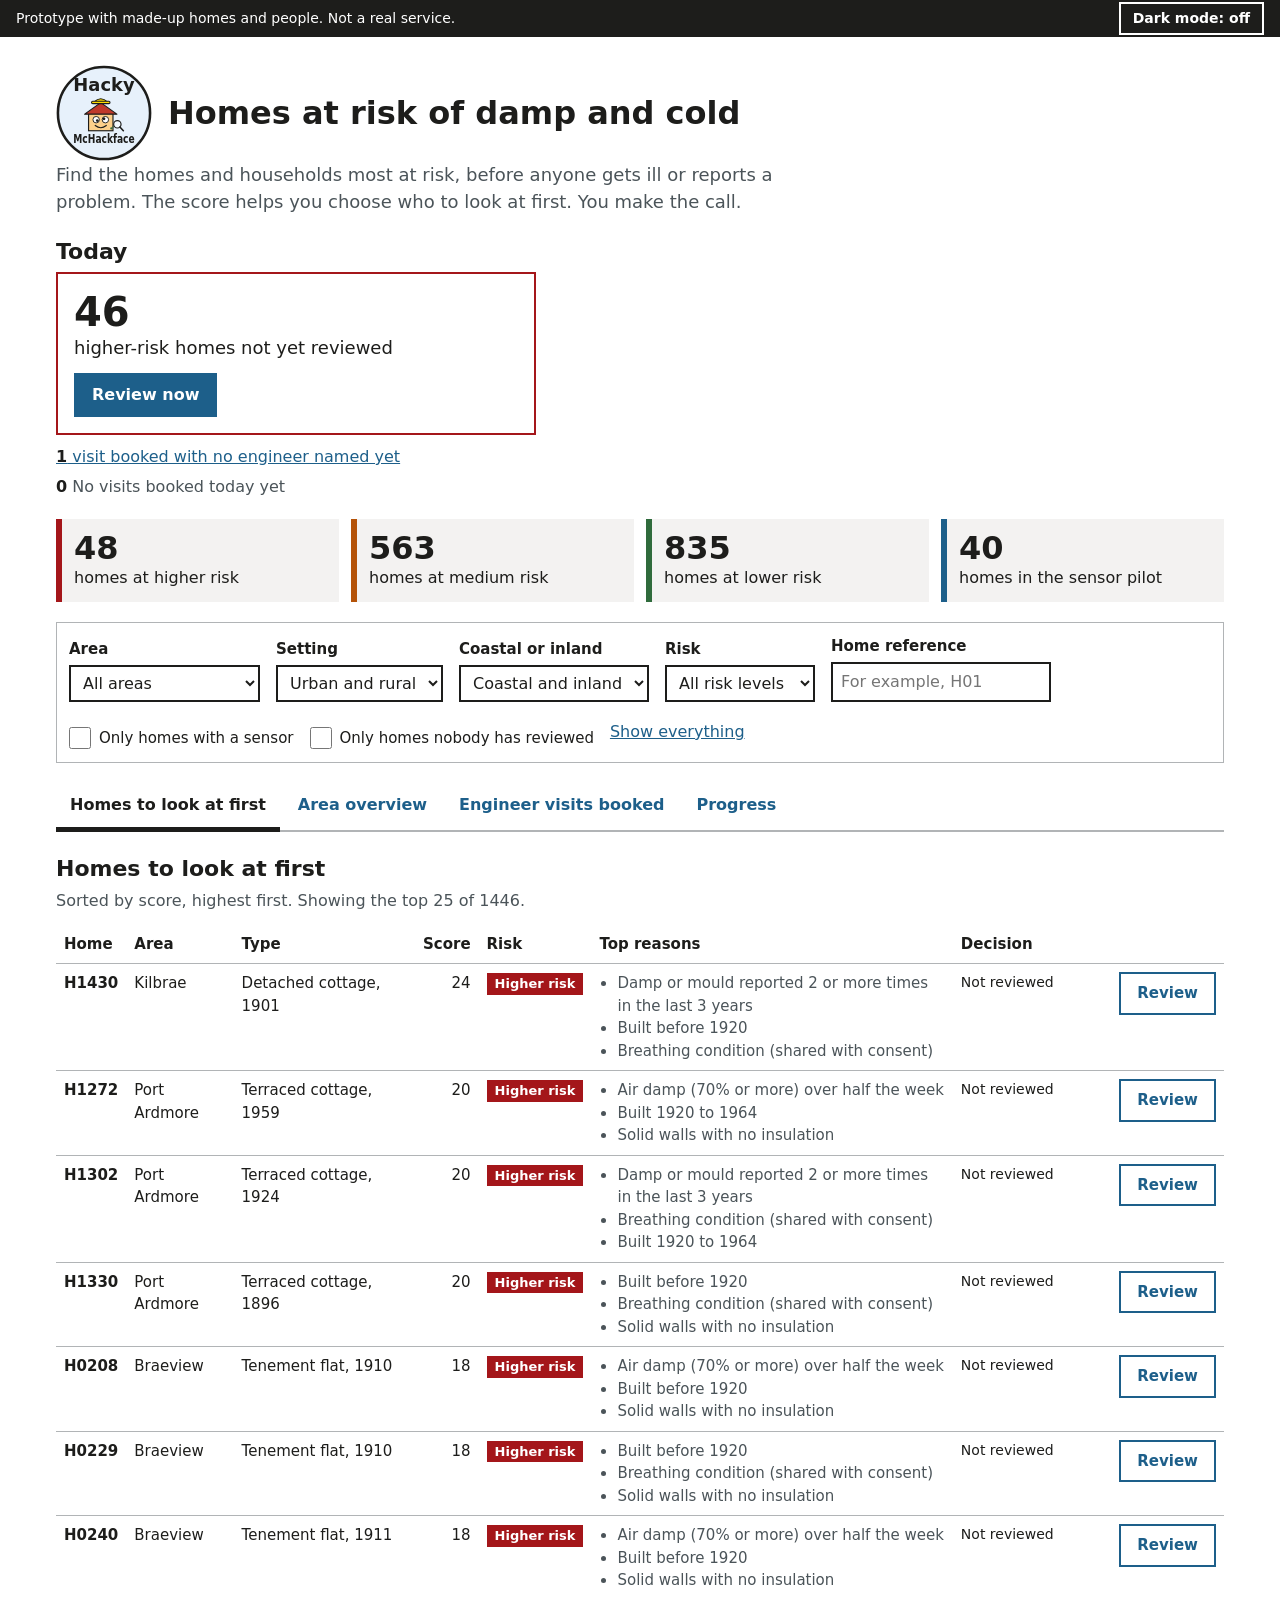
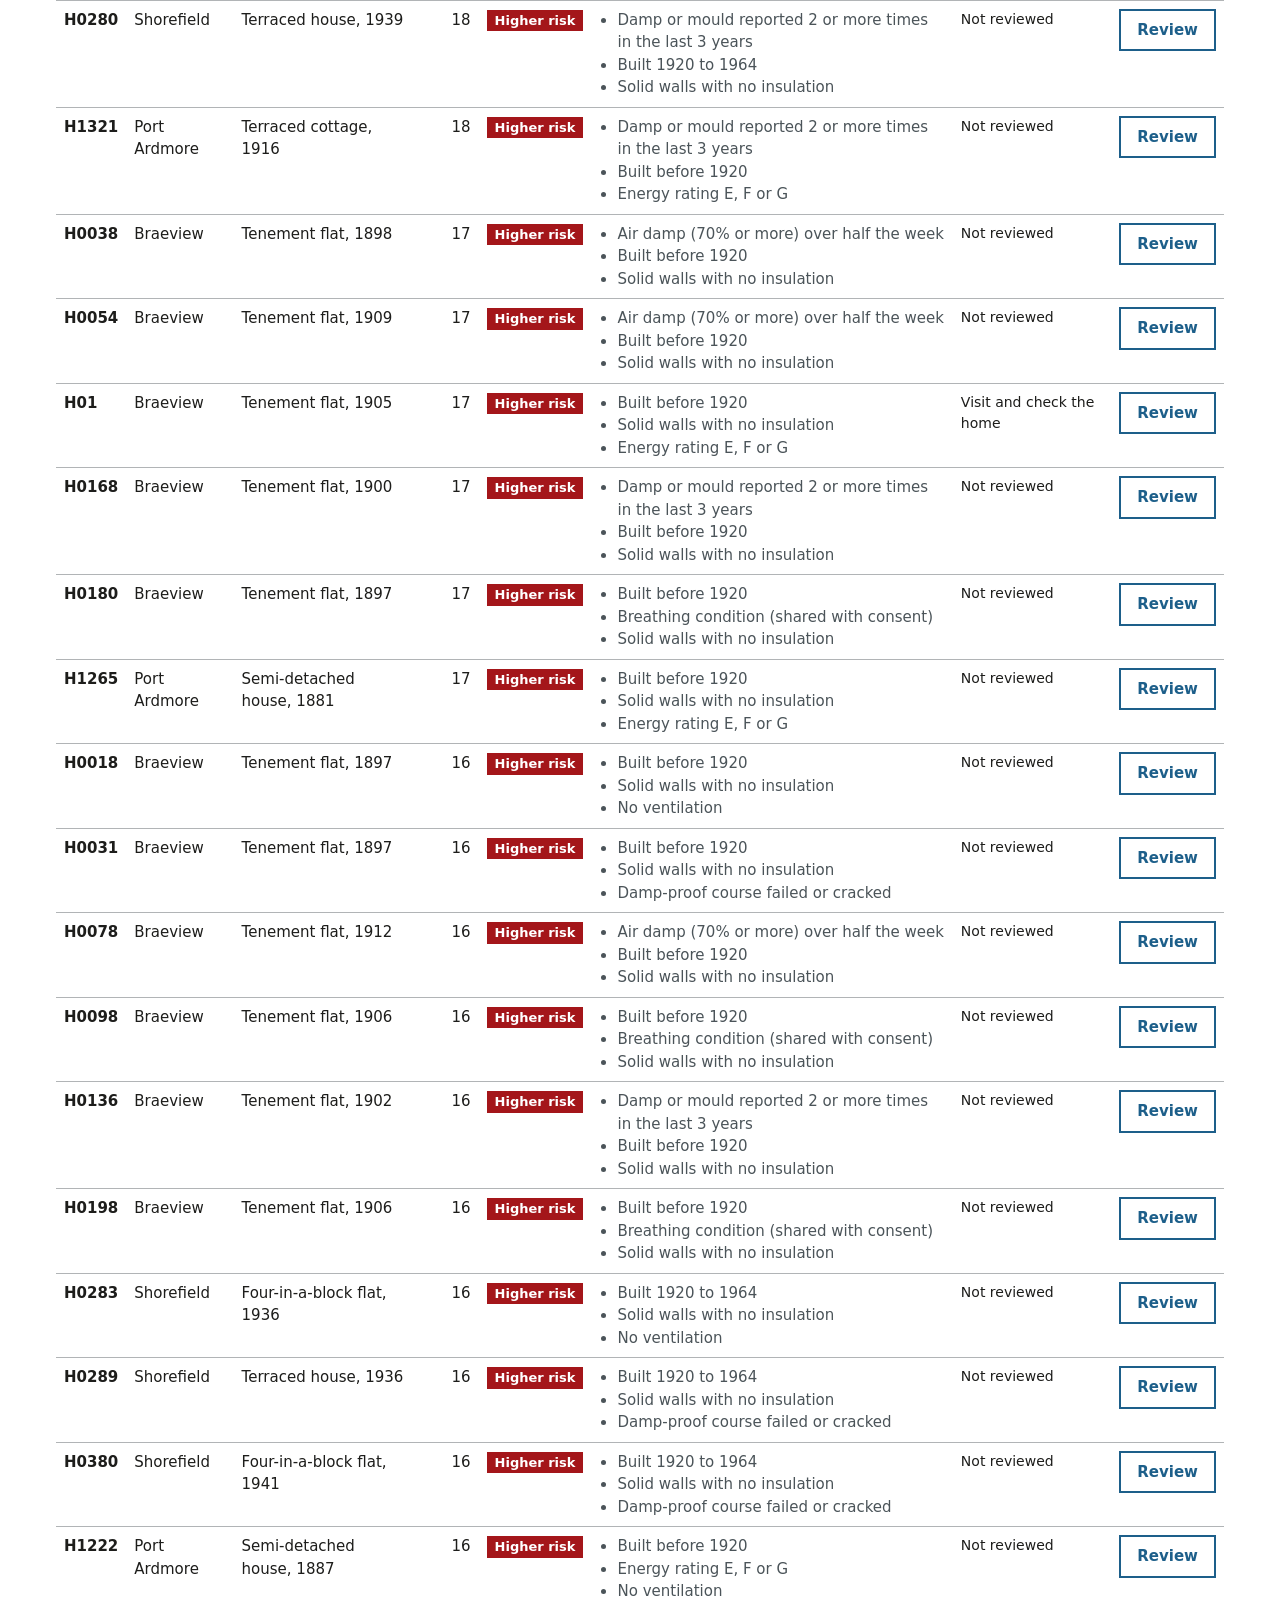
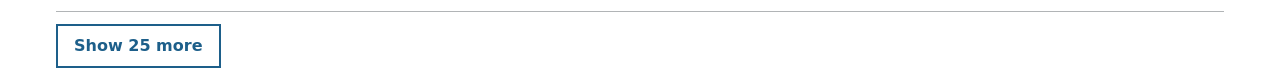
==== src/index.html @ 0fcd069d "Roll back the display settings (high contrast and colour-blind colours) Undoes PR #46. Dark mode goe" ====
<!doctype html>
<html lang="en-GB">
<head>
  <meta charset="utf-8">
  <meta name="viewport" content="width=device-width, initial-scale=1">
  <title>Homes at risk of damp and cold (prototype)</title>
  <link rel="stylesheet" href="styles.css">
  <link rel="stylesheet" href="reporting.css">
  <script src="theme.js"></script>
</head>
<body>
  <a class="skip" href="#list">Skip to the list of homes</a>
  <div class="top-bar">
    <div class="banner" id="banner"></div>
    <button type="button" id="theme-toggle" class="theme-toggle" aria-pressed="false">Dark mode: off</button>
  </div>

  <main>
    <div class="title-row">
      <img class="logo" src="logo.svg" alt="Hacky McHackface logo" width="96" height="96">
      <h1 id="title"></h1>
    </div>
    <p class="lead" id="lead"></p>

    <section aria-labelledby="today-heading" id="today">
      <h2 id="today-heading"></h2>
      <div id="today-tasks"></div>
    </section>

    <ul class="summary" id="summary" aria-label="Summary"></ul>

    <form class="filters" id="filters" aria-labelledby="filters-heading">
      <h2 id="filters-heading" class="visually-hidden"></h2>
      <div class="field"><label for="f-area"></label><select id="f-area"></select></div>
      <div class="field"><label for="f-setting"></label><select id="f-setting"></select></div>
      <div class="field"><label for="f-coast"></label><select id="f-coast"></select></div>
      <div class="field"><label for="f-band"></label><select id="f-band"></select></div>
      <div class="field"><label for="f-search"></label><input id="f-search" type="search" autocomplete="off"></div>
      <div class="field check"><input id="f-sensor" type="checkbox"><label for="f-sensor"></label></div>
      <div class="field check"><input id="f-unreviewed" type="checkbox"><label for="f-unreviewed"></label></div>
      <button type="button" id="f-reset" class="link-button"></button>
    </form>

    <div class="tabs" role="tablist" id="tabs">
      <button type="button" role="tab" id="tab-homes" aria-controls="panel-homes" aria-selected="true"></button>
      <button type="button" role="tab" id="tab-areas" aria-controls="panel-areas" aria-selected="false" tabindex="-1"></button>
      <button type="button" role="tab" id="tab-visits" aria-controls="panel-visits" aria-selected="false" tabindex="-1"></button>
      <button type="button" role="tab" id="tab-progress" aria-controls="panel-progress" aria-selected="false" tabindex="-1"></button>
    </div>

    <div role="tabpanel" id="panel-homes" aria-labelledby="tab-homes">
    <section aria-labelledby="list-heading" id="list" tabindex="-1">
      <h2 id="list-heading"></h2>
      <p class="hint" id="list-hint" aria-live="polite"></p>
      <div class="table-wrap"><table id="homes"></table></div>
      <button type="button" id="more" class="secondary"></button>
    </section>
    </div>

    <div role="tabpanel" id="panel-areas" aria-labelledby="tab-areas" hidden>
    <div class="two-col">
      <section aria-labelledby="map-heading" class="panel">
        <h2 id="map-heading"></h2>
        <p class="hint" id="map-hint"></p>
        <div class="field"><label for="f-layer"></label><select id="f-layer"></select></div>
        <div class="field check"><input id="show-dots" type="checkbox" checked><label for="show-dots"></label></div>
        <div class="field check"><input id="show-pulse" type="checkbox" checked><label for="show-pulse"></label></div>
        <div id="map"></div>
        <div class="legend" id="legend"></div>
      </section>

      <section aria-labelledby="areas-heading" class="panel">
        <h2 id="areas-heading"></h2>
        <div class="table-wrap"><table id="areas"></table></div>
      </section>
    </div>
    </div>

    <div role="tabpanel" id="panel-visits" aria-labelledby="tab-visits" hidden>
    <section aria-labelledby="cases-heading" id="cases">
      <h2 id="cases-heading"></h2>
      <p class="hint" id="cases-hint" aria-live="polite"></p>
      <div class="table-wrap"><table id="cases-table"></table></div>
    </section>
    </div>

    <div role="tabpanel" id="panel-progress" aria-labelledby="tab-progress" hidden>
    <section aria-labelledby="progress-heading" id="progress"></section>
    </div>

    <section id="detail" class="detail" hidden tabindex="-1" aria-labelledby="detail-heading"></section>
  </main>

  <script src="content.js"></script>
  <script src="data/areas.js"></script>
  <script src="data/homes.js"></script>
  <script src="data/tenants.js"></script>
  <script src="data/sensors.js"></script>
  <script src="data/cases.js"></script>
  <script src="risk.js"></script>
  <script src="app.js"></script>
  <script src="data/progress.js"></script>
  <script src="reporting.js"></script>
</body>
</html>
---- src/styles.css ----
/* The look. Colours and fonts are here at the top. */
:root {
  --ink: #1d1d1b;
  --muted: #4b5459;
  --line: #b1b4b6;
  --bg: #ffffff;
  --soft: #f3f2f1;
  --accent: #1d5f8a;
  --focus: #ffdd00;
  --water: #d6e6f2;

  /* Risk levels: always shown with a word too, never colour alone */
  --higher: #a4161a;
  --medium: #b45309;
  --lower: #2f6b3c;

  /* Heat map, light to dark */
  --heat-1: #fff1c7;
  --heat-2: #fdd08a;
  --heat-3: #f59a4c;
  --heat-4: #c0392b; /* darker than the original #d9542b: white text on it was 4.0:1, below the 4.5:1 AA minimum */
  --heat-5: #8f1d16;

  /* Surfaces and extras that change in dark mode */
  --surface: #ffffff;       /* inputs and buttons */
  --on-accent: #ffffff;     /* text on the accent colour */
  --banner-bg: #1d1d1b;
  --banner-ink: #ffffff;
  --map-bg: #fafaf8;
  --water-ink: #3c5a73;
  --label-halo: #ffffff;
  --ok-ink: #2f6b3c;
  --missing-bg: #fff4d6;
  --missing-line: #8a5a00;
  --missing-ink: #6b4600;

  --font: system-ui, -apple-system, "Segoe UI", Arial, sans-serif;
  color-scheme: light;
}

/* Dark mode: the toggle at the top sets data-theme="dark" */
:root[data-theme="dark"] {
  --ink: #eceff1;
  --muted: #b8c0c5;
  --line: #4a5156;
  --bg: #121416;
  --soft: #1e2226;
  --accent: #7fb8e6;
  --water: #1d3446;

  --surface: #1b1f22;
  --on-accent: #0b1a26;
  --banner-bg: #000000;
  --banner-ink: #eceff1;
  --map-bg: #181b1e;
  --water-ink: #9cc3e0;
  --label-halo: #121416;
  --ok-ink: #7fd18f;
  --missing-bg: #3a2e10;
  --missing-line: #e0a838;
  --missing-ink: #f3cf7a;

  color-scheme: dark;
}

* { box-sizing: border-box; }
body { margin: 0; font: 16px/1.5 var(--font); color: var(--ink); background: var(--bg); }
main { max-width: 1200px; margin: 0 auto; padding: 16px; }

.top-bar { display: flex; align-items: center; justify-content: space-between; gap: 12px; background: var(--banner-bg); padding-right: 16px; }
.banner { background: var(--banner-bg); color: var(--banner-ink); padding: 8px 16px; font-size: 14px; }
.theme-toggle { font: inherit; font-size: 14px; font-weight: 600; padding: 4px 12px; border: 2px solid var(--banner-ink); background: transparent; color: var(--banner-ink); cursor: pointer; white-space: nowrap; }
.theme-toggle[aria-pressed="true"] { background: var(--banner-ink); color: var(--banner-bg); }
.skip { position: absolute; left: -9999px; }
.skip:focus { left: 8px; top: 8px; background: var(--focus); color: var(--ink); padding: 8px; z-index: 10; }
.visually-hidden { position: absolute; width: 1px; height: 1px; overflow: hidden; clip: rect(0 0 0 0); }

h1 { font-size: 32px; line-height: 1.2; margin: 16px 0 8px; }
/* The squad logo, top left beside the title */
.title-row { display: flex; align-items: center; gap: 16px; margin-top: 12px; }
.title-row h1 { margin: 0; }
.logo { width: 96px; height: 96px; flex: none; }
@media (max-width: 480px) { .logo { width: 72px; height: 72px; } .title-row { gap: 12px; } }
h2 { font-size: 22px; margin: 0 0 4px; }
h3 { font-size: 18px; margin: 20px 0 8px; }
.lead { font-size: 18px; color: var(--muted); max-width: 70ch; margin: 0 0 20px; }
.hint { color: var(--muted); margin: 0 0 12px; }

:focus-visible { outline: 3px solid var(--focus); outline-offset: 0; box-shadow: 0 0 0 6px var(--ink); }

/* Summary */
.summary { list-style: none; padding: 0; margin: 0 0 20px; display: grid; grid-template-columns: repeat(auto-fit, minmax(160px, 1fr)); gap: 12px; }
.summary li { border-left: 6px solid var(--line); background: var(--soft); padding: 12px; }
.summary .num { display: block; font-size: 32px; font-weight: 700; line-height: 1.1; }
.summary li.higher { border-color: var(--higher); }
.summary li.medium { border-color: var(--medium); }
.summary li.lower { border-color: var(--lower); }
.summary li.sensors { border-color: var(--accent); }

/* Today: the officer's workflow, above the overview stats. One card for the
   most urgent task (a border, not just a stripe, and a real button), the
   rest as a short list so the page doesn't repeat the same tile three times. */
#today { margin-bottom: 20px; }
.today-hero { border: 2px solid var(--line); padding: 16px; margin-bottom: 10px; max-width: 480px; }
.today-hero.due { border-color: var(--higher); }
.today-hero .num { display: block; font-size: 40px; font-weight: 700; line-height: 1.1; }
.today-hero p { margin: 0 0 12px; font-size: 18px; }
.today-hero.clear p { margin: 0; color: var(--muted); }
.today-minor { list-style: none; padding: 0; margin: 0 0 16px; display: flex; flex-direction: column; gap: 6px; color: var(--muted); }
.today-minor .num { font-weight: 700; color: var(--ink); }
.today-minor .link-button { padding: 0; }

/* Filters */
.filters { display: flex; flex-wrap: wrap; gap: 12px 16px; align-items: flex-end; padding: 12px; border: 1px solid var(--line); margin-bottom: 20px; }
.field { display: flex; flex-direction: column; gap: 4px; }
.field label { font-weight: 600; font-size: 15px; }
.field select, .field input[type="search"] { font: inherit; padding: 6px 8px; border: 2px solid var(--ink); min-width: 150px; background: var(--surface); color: var(--ink); }
.field.check { flex-direction: row; align-items: center; gap: 8px; }
.field.check input { width: 22px; height: 22px; margin: 0; }
.field.check label { font-weight: 400; }
.link-button { background: none; border: 0; color: var(--accent); text-decoration: underline; font: inherit; padding: 6px 0; cursor: pointer; }

/* Tabs: the chosen tab is shown by a thick underline and bold text, not colour alone */
.tabs { display: flex; flex-wrap: wrap; gap: 4px; border-bottom: 2px solid var(--line); margin: 0 0 20px; }
.tabs [role="tab"] { font: inherit; font-weight: 600; color: var(--accent); background: none; border: 0; border-bottom: 5px solid transparent; margin-bottom: -2px; padding: 10px 14px; cursor: pointer; }
.tabs [role="tab"]:hover { background: var(--soft); }
.tabs [role="tab"][aria-selected="true"] { color: var(--ink); font-weight: 700; border-bottom-color: var(--ink); }
@media (max-width: 480px) { .tabs [role="tab"] { flex: 1 1 100%; text-align: left; border-bottom: 0; border-left: 5px solid transparent; margin: 0; } .tabs [role="tab"][aria-selected="true"] { border-left-color: var(--ink); } }

/* Layout */
.two-col { display: grid; grid-template-columns: 3fr 2fr; gap: 24px; margin-bottom: 28px; }
@media (max-width: 900px) { .two-col { grid-template-columns: 1fr; } }
.panel { min-width: 0; }

/* Map */
#map svg { width: 100%; height: auto; display: block; border: 1px solid var(--line); background: var(--map-bg); }
#map .water { fill: var(--water); }
#map .water-label, #map .made-up { font-size: 16px; fill: var(--water-ink); font-style: italic; }
#map .area-label { font-size: 17px; font-weight: 700; fill: var(--ink); paint-order: stroke; stroke: var(--label-halo); stroke-width: 4px; pointer-events: none; }
#map .dot { stroke: var(--label-halo); stroke-width: 0.8; cursor: pointer; }
#map .dot.higher { fill: var(--higher); }
#map .dot.medium { fill: var(--medium); }
#map .dot.lower { fill: var(--lower); }
#map .dot.selected { stroke: var(--ink); stroke-width: 3; }
#map.no-dots .dot:not(.selected) { display: none; }

/* Pulse: a ring that grows and fades behind homes where someone may be more vulnerable.
   Slow (under one pulse a second, well below the 3-flashes-a-second limit), can be turned off,
   and stays still for people who've asked their computer for less motion. */
#map .pulse { fill: none; stroke-width: 2.5; pointer-events: none; transform-box: fill-box; transform-origin: center; animation: pulse 1.8s ease-out infinite; }
#map .pulse.higher { stroke: var(--higher); }
#map .pulse.medium { stroke: var(--medium); }
#map .pulse.lower { stroke: var(--lower); }
#map.no-pulse .pulses, #map.no-dots .pulses { display: none; }
@keyframes pulse {
  0%   { transform: scale(0.6); opacity: 1; }
  100% { transform: scale(1.8); opacity: 0; }
}
@media (prefers-reduced-motion: reduce) {
  #map .pulse { animation: none; opacity: 0.9; }
}
.legend .pulse-key i { flex-shrink: 0; width: 14px; height: 14px; border-radius: 50%; border: 2.5px solid var(--ink); background: transparent; }
.legend { display: flex; align-items: center; gap: 6px; margin-top: 8px; font-size: 14px; flex-wrap: wrap; }
.legend .swatch { width: 28px; height: 16px; border: 1px solid #0003; }
.legend .hatch-swatch { width: 28px; height: 16px; border: 1px solid #0003; background: repeating-linear-gradient(45deg, var(--ink) 0 2px, transparent 2px 7px); opacity: 0.6; display: inline-block; }
.legend .dot-key { display: inline-flex; align-items: center; gap: 4px; margin-left: 12px; }
.legend .dot-key i { width: 12px; height: 12px; border-radius: 50%; display: inline-block; }

/* Tables */
.table-wrap { overflow-x: auto; }
table { border-collapse: collapse; width: 100%; font-size: 15px; }
th, td { text-align: left; padding: 8px; border-bottom: 1px solid var(--line); vertical-align: top; }
th { font-weight: 700; }
td.num, th.num { text-align: right; }
#areas td.heat { font-weight: 700; color: #1d1d1b; } /* the heat colours stay the same in dark mode, so keep dark text (white is set inline on the darkest two) */
#areas button, #homes .area-link { background: none; border: 0; padding: 0; font: inherit; color: var(--accent); text-decoration: underline; cursor: pointer; text-align: left; }

.badge { display: inline-block; font-size: 13px; font-weight: 700; padding: 1px 8px; color: #fff; white-space: nowrap; }
.badge.higher { background: var(--higher); }
.badge.medium { background: var(--medium); }
.badge.lower { background: var(--lower); }
.reasons { margin: 0; padding-left: 18px; color: var(--muted); }
.decision { font-size: 14px; }

button.primary, button.secondary { font: inherit; font-weight: 600; padding: 8px 16px; cursor: pointer; border: 2px solid var(--accent); }
button.primary { background: var(--accent); color: var(--on-accent); }
button.secondary { background: var(--surface); color: var(--accent); margin-top: 12px; }

/* Detail */
.detail { border: 2px solid var(--ink); padding: 16px 20px; margin: 24px 0; }
/* One column, at a comfortable reading width */
.detail-column { max-width: 720px; }
.detail dl { display: grid; grid-template-columns: max-content 1fr; gap: 4px 16px; margin: 0; }
.detail dt { font-weight: 600; }
.detail dd { margin: 0; }
.why li { margin-bottom: 4px; }
.why .pts { font-weight: 700; }
.why .group { color: var(--muted); font-size: 14px; }
/* Missing information: a pale yellow highlight plus a "Missing" tag, so it never relies on colour alone */
.missing-box { background: var(--missing-bg); border-left: 6px solid var(--missing-line); padding: 4px 16px 12px; margin: 20px 0; }
.missing-box h3 { margin-top: 12px; }
.missing-list { margin: 0; padding-left: 0; list-style: none; }
.missing-list li { margin-bottom: 8px; }
.tag { display: inline-block; font-size: 13px; font-weight: 700; padding: 0 6px; border: 2px solid var(--missing-line); color: var(--missing-ink); background: var(--surface); margin-right: 6px; }
.detail dt.missing, .detail dd.missing { background: var(--missing-bg); }
.detail dd.missing { padding-left: 4px; }
.score-line { font-size: 20px; margin: 4px 0 12px; }
.chart svg { width: 100%; height: auto; border: 1px solid var(--line); }
.chart .hum { fill: none; stroke: var(--accent); stroke-width: 2; }
.chart .limit { stroke: var(--higher); stroke-dasharray: 6 4; }
.chart text { font-size: 12px; fill: var(--muted); }
fieldset { border: 0; padding: 0; margin: 0 0 12px; }
legend { font-weight: 700; margin-bottom: 4px; }
.radio { display: flex; gap: 8px; align-items: center; margin: 6px 0; }
.radio input { width: 20px; height: 20px; margin: 0; }
textarea { font: inherit; width: 100%; max-width: 500px; min-height: 70px; border: 2px solid var(--ink); padding: 6px; background: var(--surface); color: var(--ink); }
#engineer, #cases input[type="text"] { font: inherit; padding: 6px 8px; border: 2px solid var(--ink); margin-bottom: 12px; background: var(--surface); color: var(--ink); }
#engineer { width: 100%; max-width: 300px; }
#cases input[type="text"] { width: 100%; min-width: 140px; margin-bottom: 0; }
#cases .reasons { font-size: 14px; }
.saved { color: var(--ok-ink); font-weight: 700; margin-left: 12px; }
.privacy { font-size: 14px; color: var(--muted); }

@media (max-width: 480px) {
  h1 { font-size: 26px; }
  .field select, .field input[type="search"] { min-width: 0; width: 100%; }
  .field { width: 100%; }
}
.detail:focus { outline: none; box-shadow: none; }
---- src/reporting.css ----
/* Progress tab. Its own file so it doesn't clash with styles.css. */
.kpis { list-style: none; padding: 0; margin: 0 0 24px; display: grid; grid-template-columns: repeat(auto-fit, minmax(220px, 1fr)); gap: 12px; }
.kpis li { border-left: 6px solid var(--line); background: var(--soft); padding: 12px; }
.kpis li.ok { border-color: var(--lower); }
.kpis li.behind { border-color: var(--higher); }
.kpis .num { display: block; font-size: 32px; font-weight: 700; line-height: 1.1; }
.kpi-status { display: block; margin-top: 8px; color: var(--muted); }
.kpi-status strong { color: var(--ink); }
.kpi-trend td { white-space: nowrap; }
.kpi-bar { display: inline-block; width: 80px; height: 10px; margin-right: 8px; background: var(--line); vertical-align: middle; }
.kpi-bar i { display: block; height: 100%; background: var(--ink); }
@media (max-width: 480px) { .kpi-bar { width: 40px; } }
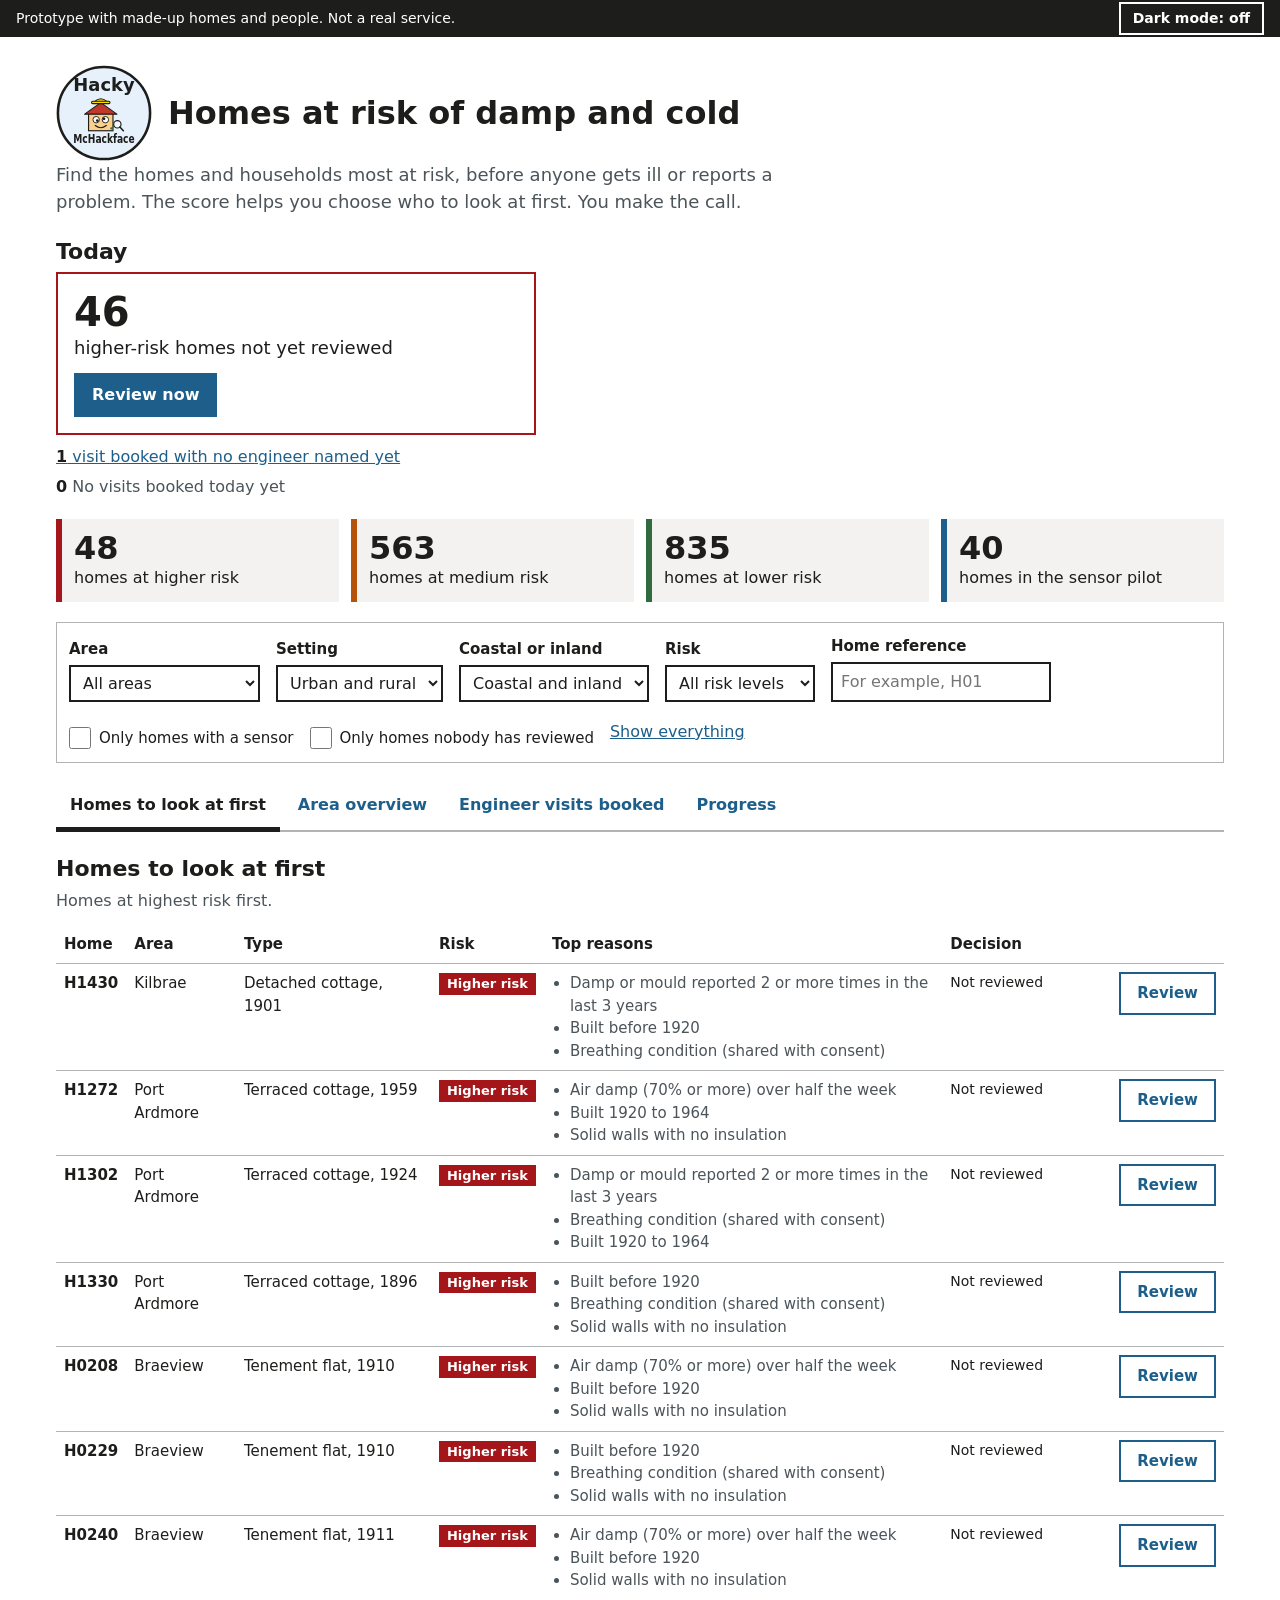
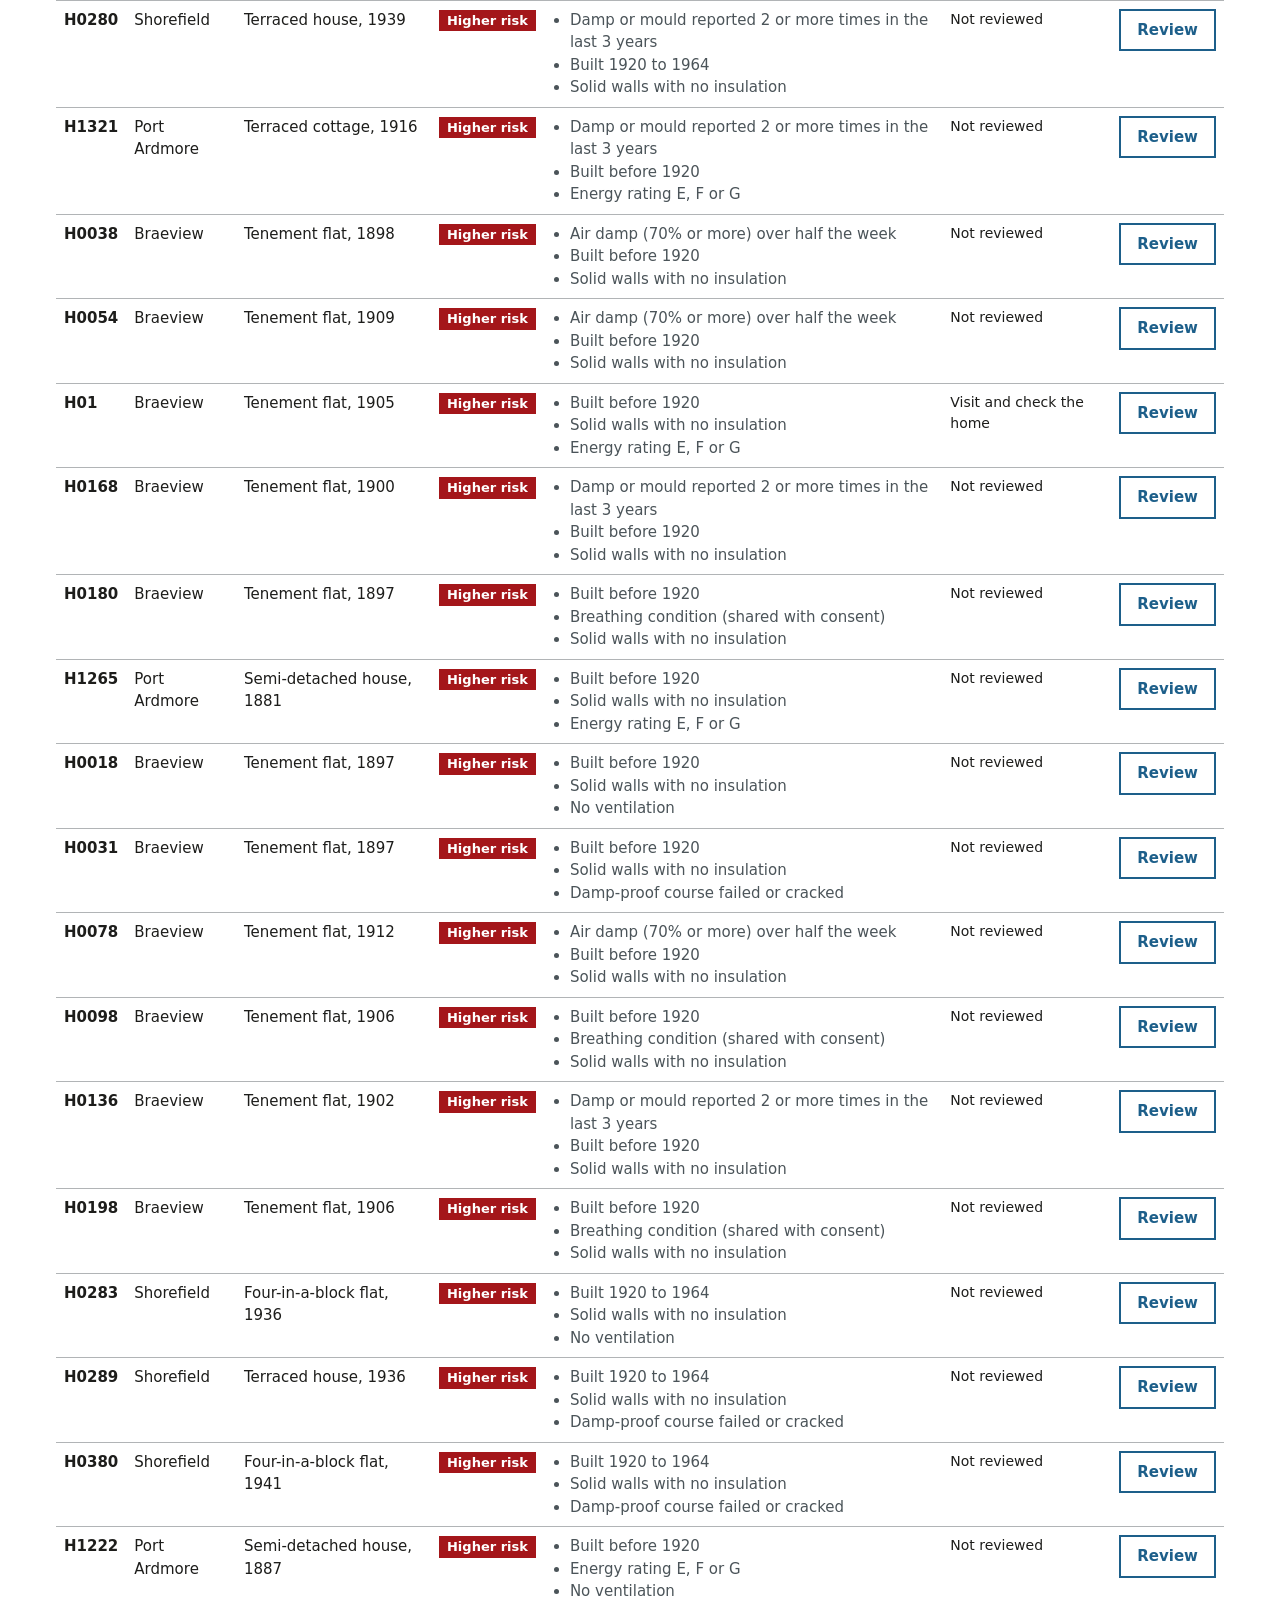
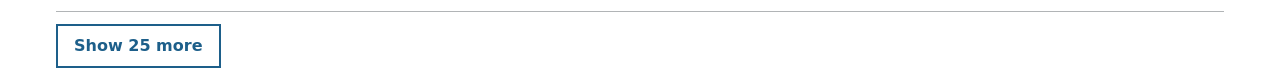
==== commit fe0b416b: "Make the logo wobble when it's selected Co-Authored-By: Claude Opus 5.5 <noreply@anthropic.com>" ====
--- a/src/index.html
+++ b/src/index.html
@@ -17,7 +17,7 @@
 
   <main>
     <div class="title-row">
-      <img class="logo" src="logo.svg" alt="Hacky McHackface logo" width="96" height="96">
+      <button type="button" class="logo-button" id="logo-button" aria-label="Hacky McHackface logo: select to make it wobble"><img class="logo" src="logo.svg" alt="" width="96" height="96"></button>
       <h1 id="title"></h1>
     </div>
     <p class="lead" id="lead"></p>
@@ -100,6 +100,8 @@
   <script src="risk.js"></script>
   <script src="app.js"></script>
   <script src="data/progress.js"></script>
+  <script src="data/cloch-kpis.js"></script>
   <script src="reporting.js"></script>
+  <script src="logo.js"></script>
 </body>
 </html>
--- a/src/styles.css
+++ b/src/styles.css
@@ -81,6 +81,19 @@
 .title-row h1 { margin: 0; }
 .logo { width: 96px; height: 96px; flex: none; }
 @media (max-width: 480px) { .logo { width: 72px; height: 72px; } .title-row { gap: 12px; } }
+/* Select the logo and it wobbles, like the house shaking off the damp */
+.logo-button { flex: none; padding: 0; border: 0; background: none; cursor: pointer; border-radius: 50%; }
+.logo-button .logo { display: block; }
+.logo-button.wobble .logo { animation: logo-wobble 0.8s ease-in-out; }
+@keyframes logo-wobble {
+  0%, 100% { transform: rotate(0); }
+  15% { transform: rotate(-14deg); }
+  30% { transform: rotate(11deg); }
+  45% { transform: rotate(-8deg); }
+  60% { transform: rotate(5deg); }
+  75% { transform: rotate(-2deg); }
+}
+@media (prefers-reduced-motion: reduce) { .logo-button.wobble .logo { animation: none; } }
 h2 { font-size: 22px; margin: 0 0 4px; }
 h3 { font-size: 18px; margin: 20px 0 8px; }
 .lead { font-size: 18px; color: var(--muted); max-width: 70ch; margin: 0 0 20px; }
--- a/src/reporting.css
+++ b/src/reporting.css
@@ -10,3 +10,7 @@
 .kpi-bar { display: inline-block; width: 80px; height: 10px; margin-right: 8px; background: var(--line); vertical-align: middle; }
 .kpi-bar i { display: block; height: 100%; background: var(--ink); }
 @media (max-width: 480px) { .kpi-bar { width: 40px; } }
+.kpi-published th[scope="row"] { font-weight: 600; }
+.kpi-published tr.behind th[scope="row"] { border-left: 6px solid var(--higher); padding-left: 8px; }
+.kpi-compare { display: block; font-size: 14px; color: var(--muted); white-space: nowrap; }
+.kpi-published tr.behind .kpi-compare { color: var(--ink); font-weight: 700; }
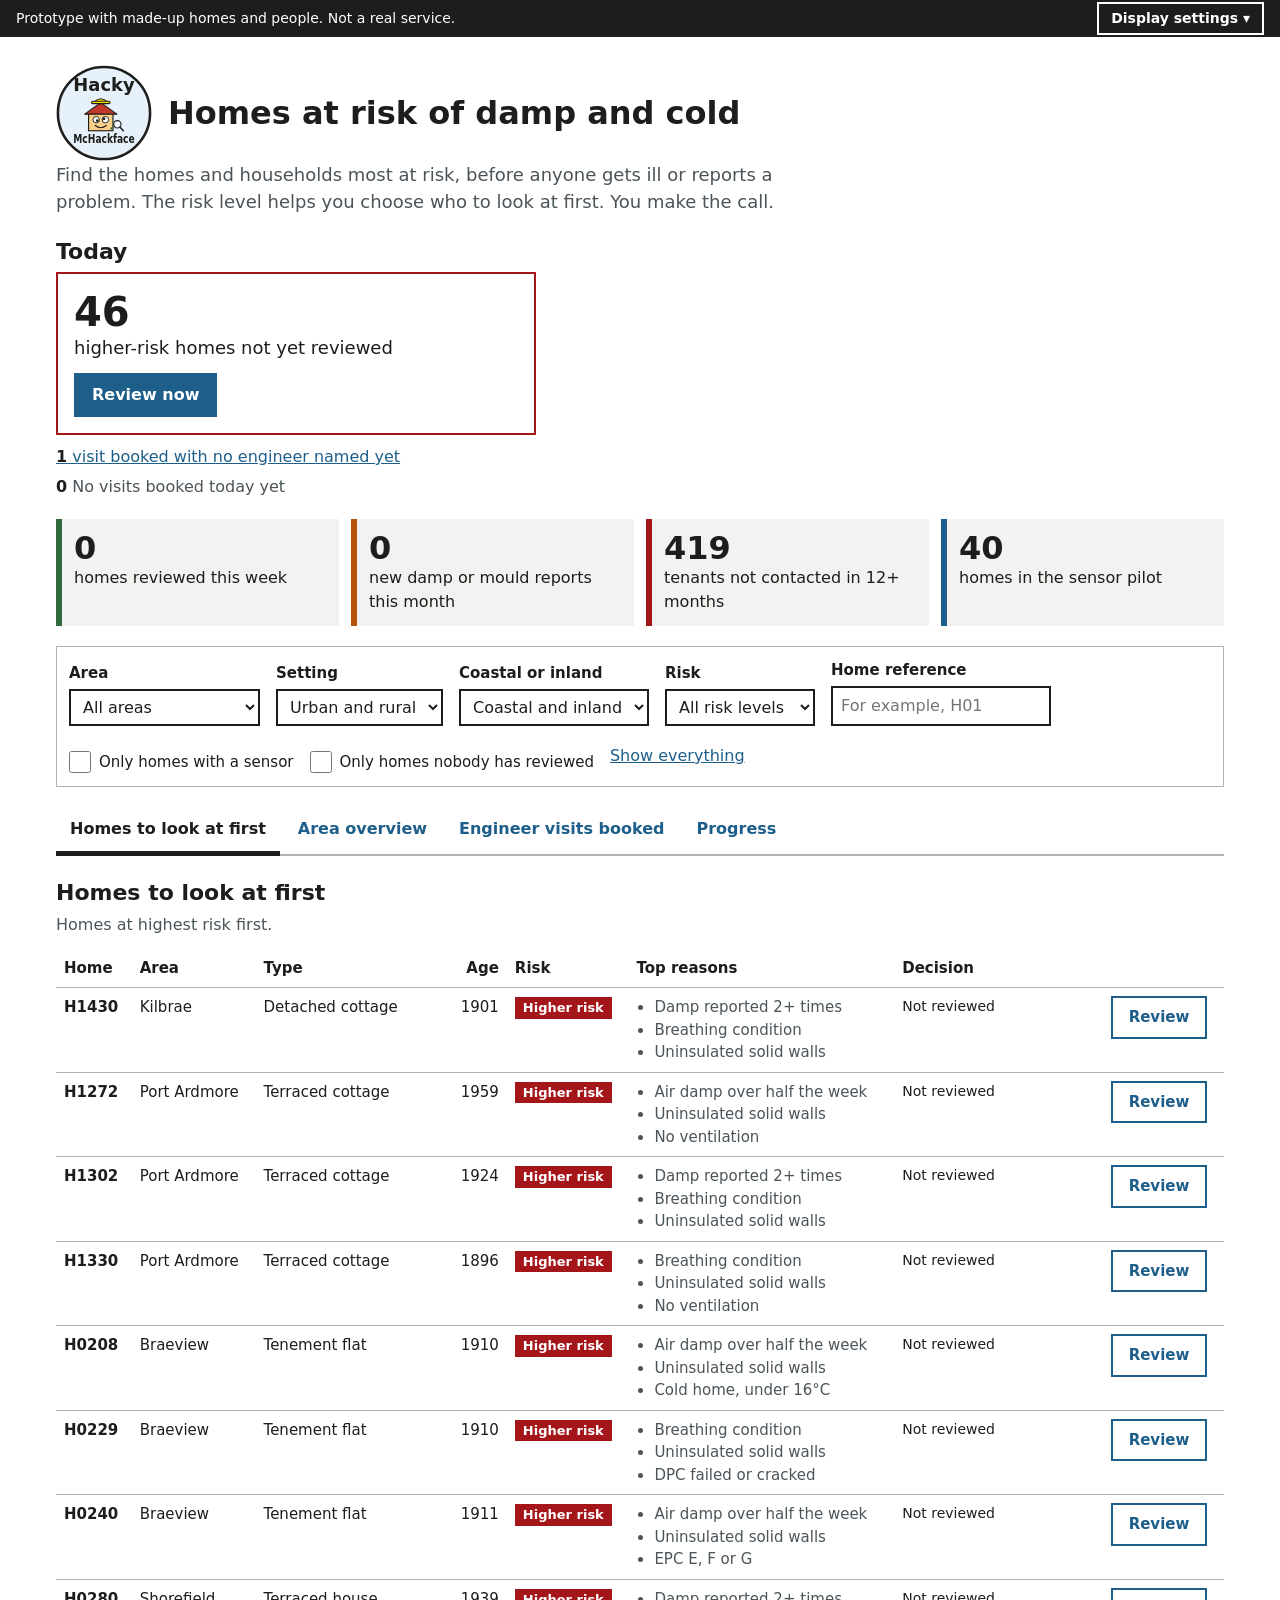
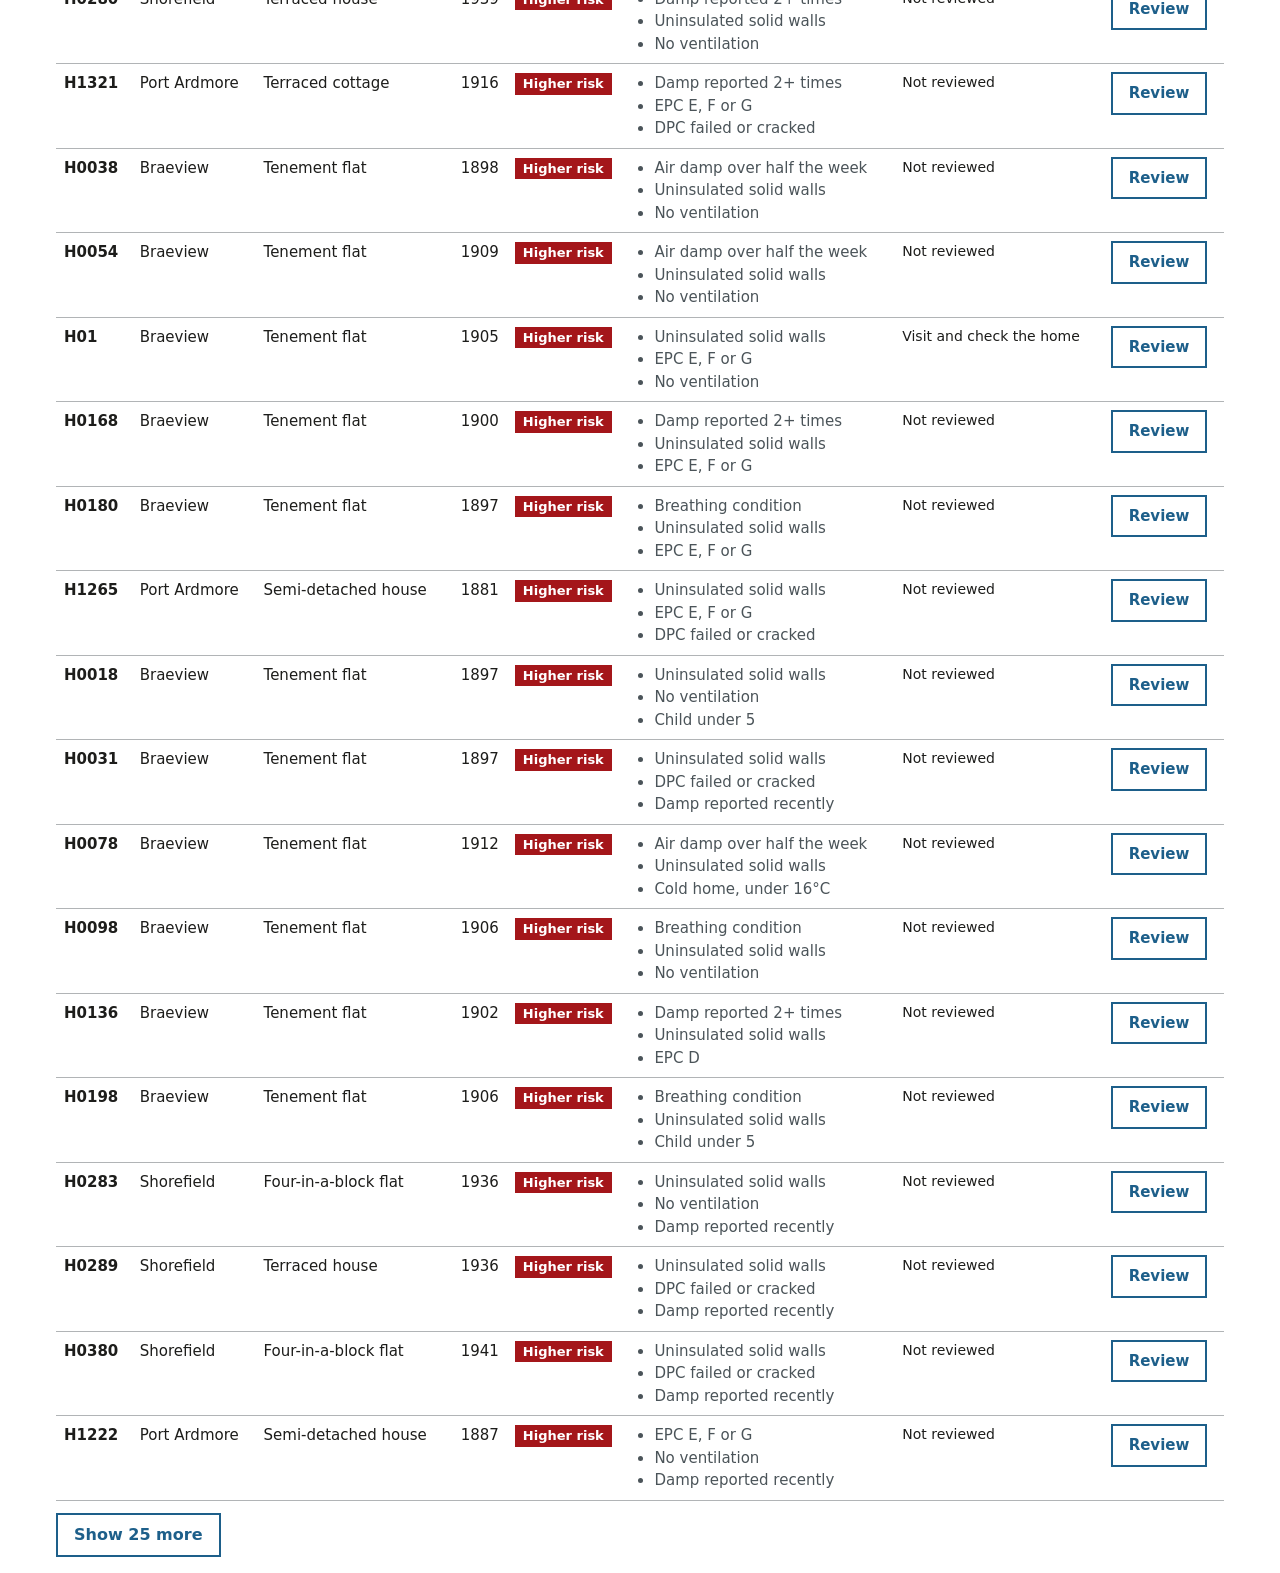
==== commit 17d69c69: "Bring back the display settings (high contrast and colour-blind colours) Undoes the rollback in PR #" ====
--- a/src/index.html
+++ b/src/index.html
@@ -5,6 +5,7 @@
   <meta name="viewport" content="width=device-width, initial-scale=1">
   <title>Homes at risk of damp and cold (prototype)</title>
   <link rel="stylesheet" href="styles.css">
+  <link rel="stylesheet" href="display.css">
   <link rel="stylesheet" href="reporting.css">
   <script src="theme.js"></script>
 </head>
@@ -12,7 +13,21 @@
   <a class="skip" href="#list">Skip to the list of homes</a>
   <div class="top-bar">
     <div class="banner" id="banner"></div>
-    <button type="button" id="theme-toggle" class="theme-toggle" aria-pressed="false">Dark mode: off</button>
+    <details class="display-settings">
+      <summary>Display settings</summary>
+      <div class="display-panel">
+        <div class="display-option"><input type="checkbox" id="set-dark"><label for="set-dark">Dark mode</label></div>
+        <div class="display-option"><input type="checkbox" id="set-contrast"><label for="set-contrast">High contrast</label></div>
+        <div class="display-option stacked">
+          <label for="set-colours">Colours</label>
+          <select id="set-colours">
+            <option value="standard">Standard</option>
+            <option value="redgreen">Easier for red-green colour blindness</option>
+            <option value="blueyellow">Easier for blue-yellow colour blindness</option>
+          </select>
+        </div>
+      </div>
+    </details>
   </div>
 
   <main>
--- a/src/styles.css
+++ b/src/styles.css
@@ -81,10 +81,10 @@
 .title-row h1 { margin: 0; }
 .logo { width: 96px; height: 96px; flex: none; }
 @media (max-width: 480px) { .logo { width: 72px; height: 72px; } .title-row { gap: 12px; } }
-/* Select the logo and it wobbles, like the house shaking off the damp */
+/* Select the logo and it wobbles, like the house shaking off the damp, then spins round 3 times */
 .logo-button { flex: none; padding: 0; border: 0; background: none; cursor: pointer; border-radius: 50%; }
 .logo-button .logo { display: block; }
-.logo-button.wobble .logo { animation: logo-wobble 0.8s ease-in-out; }
+.logo-button.wobble .logo { animation: logo-wobble 0.8s ease-in-out, logo-spin 1.5s ease-in-out 0.8s; }
 @keyframes logo-wobble {
   0%, 100% { transform: rotate(0); }
   15% { transform: rotate(-14deg); }
@@ -93,6 +93,7 @@
   60% { transform: rotate(5deg); }
   75% { transform: rotate(-2deg); }
 }
+@keyframes logo-spin { to { transform: rotate(1080deg); } }
 @media (prefers-reduced-motion: reduce) { .logo-button.wobble .logo { animation: none; } }
 h2 { font-size: 22px; margin: 0 0 4px; }
 h3 { font-size: 18px; margin: 20px 0 8px; }
@@ -105,9 +106,9 @@
 .summary { list-style: none; padding: 0; margin: 0 0 20px; display: grid; grid-template-columns: repeat(auto-fit, minmax(160px, 1fr)); gap: 12px; }
 .summary li { border-left: 6px solid var(--line); background: var(--soft); padding: 12px; }
 .summary .num { display: block; font-size: 32px; font-weight: 700; line-height: 1.1; }
-.summary li.higher { border-color: var(--higher); }
-.summary li.medium { border-color: var(--medium); }
-.summary li.lower { border-color: var(--lower); }
+.summary li.reviewed { border-color: var(--lower); }
+.summary li.reports { border-color: var(--medium); }
+.summary li.no-contact { border-color: var(--higher); }
 .summary li.sensors { border-color: var(--accent); }
 
 /* Today: the officer's workflow, above the overview stats. One card for the
@@ -150,20 +151,17 @@
 #map .water { fill: var(--water); }
 #map .water-label, #map .made-up { font-size: 16px; fill: var(--water-ink); font-style: italic; }
 #map .area-label { font-size: 17px; font-weight: 700; fill: var(--ink); paint-order: stroke; stroke: var(--label-halo); stroke-width: 4px; pointer-events: none; }
-#map .dot { stroke: var(--label-halo); stroke-width: 0.8; cursor: pointer; }
-#map .dot.higher { fill: var(--higher); }
-#map .dot.medium { fill: var(--medium); }
-#map .dot.lower { fill: var(--lower); }
-#map .dot.selected { stroke: var(--ink); stroke-width: 3; }
+/* Home markers: one colour, a different shape for each risk level (triangle, square, circle) */
+#map .dot, .shape-key .dot { fill: var(--ink); stroke: var(--label-halo); stroke-width: 1; cursor: pointer; }
+#map circle.dot.lower, .shape-key circle.dot.lower { fill: var(--label-halo); stroke: var(--ink); stroke-width: 2; }
+#map .dot.selected { fill: var(--label-halo); stroke: var(--ink); stroke-width: 3; }
 #map.no-dots .dot:not(.selected) { display: none; }
 
 /* Pulse: a ring that grows and fades behind homes where someone may be more vulnerable.
    Slow (under one pulse a second, well below the 3-flashes-a-second limit), can be turned off,
    and stays still for people who've asked their computer for less motion. */
 #map .pulse { fill: none; stroke-width: 2.5; pointer-events: none; transform-box: fill-box; transform-origin: center; animation: pulse 1.8s ease-out infinite; }
-#map .pulse.higher { stroke: var(--higher); }
-#map .pulse.medium { stroke: var(--medium); }
-#map .pulse.lower { stroke: var(--lower); }
+#map .pulse { stroke: var(--ink); }
 #map.no-pulse .pulses, #map.no-dots .pulses { display: none; }
 @keyframes pulse {
   0%   { transform: scale(0.6); opacity: 1; }
@@ -178,6 +176,7 @@
 .legend .hatch-swatch { width: 28px; height: 16px; border: 1px solid #0003; background: repeating-linear-gradient(45deg, var(--ink) 0 2px, transparent 2px 7px); opacity: 0.6; display: inline-block; }
 .legend .dot-key { display: inline-flex; align-items: center; gap: 4px; margin-left: 12px; }
 .legend .dot-key i { width: 12px; height: 12px; border-radius: 50%; display: inline-block; }
+.legend .shape-key { flex-shrink: 0; display: block; }
 
 /* Tables */
 .table-wrap { overflow-x: auto; }
@@ -209,6 +208,7 @@
 .why li { margin-bottom: 4px; }
 .why .pts { font-weight: 700; }
 .why .group { color: var(--muted); font-size: 14px; }
+.why .why-more { color: var(--muted); font-style: italic; list-style: none; margin-left: -18px; }
 /* Missing information: a pale yellow highlight plus a "Missing" tag, so it never relies on colour alone */
 .missing-box { background: var(--missing-bg); border-left: 6px solid var(--missing-line); padding: 4px 16px 12px; margin: 20px 0; }
 .missing-box h3 { margin-top: 12px; }
--- a/src/display.css
+++ b/src/display.css
@@ -0,0 +1,107 @@
+/* Display settings: high contrast and colours for colour blindness.
+   theme.js sets data-contrast and data-colours on <html>; dark mode is in styles.css.
+   Every colour set here was checked: white text on risk badges and dark heat squares is
+   at least 4.5:1, and the risk colours stay distinct under simulated colour blindness. */
+
+/* ---------- The settings menu in the top bar */
+.display-settings { position: relative; }
+.display-settings summary { cursor: pointer; color: var(--banner-ink); font-size: 14px; font-weight: 600; padding: 4px 12px; border: 2px solid var(--banner-ink); list-style: none; white-space: nowrap; }
+.display-settings summary::-webkit-details-marker { display: none; }
+.display-settings summary::after { content: " ▾"; }
+.display-settings[open] summary::after { content: " ▴"; }
+.display-panel { position: absolute; right: 0; top: calc(100% + 6px); z-index: 20; background: var(--bg); color: var(--ink); border: 2px solid var(--ink); padding: 12px 16px; min-width: 260px; display: grid; gap: 10px; box-shadow: 0 6px 18px #0004; }
+.display-option { display: flex; align-items: center; gap: 8px; }
+.display-option input { width: 22px; height: 22px; margin: 0; }
+.display-option.stacked { flex-direction: column; align-items: stretch; gap: 4px; }
+.display-option label { font-size: 15px; }
+.display-option.stacked label { font-weight: 600; }
+.display-option select { font: inherit; padding: 6px 8px; border: 2px solid var(--ink); background: var(--surface); color: var(--ink); }
+
+/* ---------- Colours for colour blindness: risk levels and the heat map */
+
+/* Red-green (protanopia, deuteranopia): dark brown, amber and blue; heat runs yellow to purple */
+:root[data-colours="redgreen"] {
+  --higher: #7a2100;
+  --medium: #a35c00;
+  --lower: #1f5fa8;
+  --heat-1: #fde725;
+  --heat-2: #7ad151;
+  --heat-3: #22a884;
+  --heat-4: #2a788e;
+  --heat-5: #414487;
+}
+
+/* Blue-yellow (tritanopia): red, grey and teal; heat runs pale pink to deep purple */
+:root[data-colours="blueyellow"] {
+  --higher: #a4161a;
+  --medium: #5c5c5c;
+  --lower: #1b7a74;
+  --heat-1: #fde0dd;
+  --heat-2: #fa9fb5;
+  --heat-3: #f768a1;
+  --heat-4: #c51b8a;
+  --heat-5: #7a0177;
+}
+
+/* ---------- High contrast, light */
+:root[data-contrast="high"] {
+  --ink: #000000;
+  --muted: #000000;
+  --line: #000000;
+  --bg: #ffffff;
+  --soft: #ffffff;
+  --accent: #0033a0;
+  --water: #cfe3ff;
+  --surface: #ffffff;
+  --on-accent: #ffffff;
+  --banner-bg: #000000;
+  --banner-ink: #ffffff;
+  --map-bg: #ffffff;
+  --water-ink: #000000;
+  --label-halo: #ffffff;
+  --ok-ink: #005a00;
+  --missing-bg: #ffffff;
+  --missing-line: #000000;
+  --missing-ink: #000000;
+}
+
+/* ---------- High contrast, dark */
+:root[data-contrast="high"][data-theme="dark"] {
+  --ink: #ffffff;
+  --muted: #ffffff;
+  --line: #ffffff;
+  --bg: #000000;
+  --soft: #000000;
+  --accent: #ffd60a;
+  --water: #0a2340;
+  --surface: #000000;
+  --on-accent: #000000;
+  --banner-bg: #000000;
+  --banner-ink: #ffffff;
+  --map-bg: #000000;
+  --water-ink: #ffffff;
+  --label-halo: #000000;
+  --ok-ink: #7dff8a;
+  --missing-bg: #000000;
+  --missing-line: #ffd60a;
+  --missing-ink: #ffd60a;
+}
+
+/* Heavier lines and outlines in high contrast */
+:root[data-contrast="high"] th,
+:root[data-contrast="high"] td { border-bottom-width: 2px; }
+:root[data-contrast="high"] .summary li,
+:root[data-contrast="high"] .filters,
+:root[data-contrast="high"] .missing-box { border: 2px solid var(--ink); }
+:root[data-contrast="high"] .summary li { border-left-width: 8px; }
+:root[data-contrast="high"] .summary li.higher { border-left-color: var(--higher); }
+:root[data-contrast="high"] .summary li.medium { border-left-color: var(--medium); }
+:root[data-contrast="high"] .summary li.lower { border-left-color: var(--lower); }
+:root[data-contrast="high"] .missing-box { border-left-width: 8px; border-left-color: var(--missing-line); }
+:root[data-contrast="high"] .badge { outline: 2px solid var(--ink); outline-offset: 1px; }
+:root[data-contrast="high"] a,
+:root[data-contrast="high"] .link-button { text-decoration-thickness: 2px; }
+:root[data-contrast="high"] :focus-visible { outline-width: 4px; box-shadow: 0 0 0 8px var(--ink); }
+:root[data-contrast="high"] #map svg,
+:root[data-contrast="high"] .chart svg { border: 2px solid var(--ink); }
+:root[data-contrast="high"] .legend .swatch { border: 1px solid var(--ink); }
--- a/src/reporting.css
+++ b/src/reporting.css
@@ -1,16 +1,57 @@
 /* Progress tab. Its own file so it doesn't clash with styles.css. */
-.kpis { list-style: none; padding: 0; margin: 0 0 24px; display: grid; grid-template-columns: repeat(auto-fit, minmax(220px, 1fr)); gap: 12px; }
-.kpis li { border-left: 6px solid var(--line); background: var(--soft); padding: 12px; }
-.kpis li.ok { border-color: var(--lower); }
-.kpis li.behind { border-color: var(--higher); }
-.kpis .num { display: block; font-size: 32px; font-weight: 700; line-height: 1.1; }
-.kpi-status { display: block; margin-top: 8px; color: var(--muted); }
-.kpi-status strong { color: var(--ink); }
+
+/* RAG colours: solid for pills, a light tint for card backgrounds. Text on each passes 4.5:1. */
+:root {
+  --rag-red: #b3261e;      --rag-red-ink: #ffffff;   --rag-red-tint: #fdecea;
+  --rag-amber: #f2b417;    --rag-amber-ink: #1d1d1b; --rag-amber-tint: #fff4d6;
+  --rag-green: #2e7d32;    --rag-green-ink: #ffffff; --rag-green-tint: #e7f3e8;
+  --rag-none: #4b5459;     --rag-none-ink: #ffffff;  --rag-none-tint: var(--soft);
+}
+:root[data-theme="dark"] {
+  --rag-red: #f28b82;      --rag-red-ink: #1d1d1b;   --rag-red-tint: #3a1d1b;
+  --rag-amber: #fdd663;    --rag-amber-ink: #1d1d1b; --rag-amber-tint: #3a2e10;
+  --rag-green: #81c995;    --rag-green-ink: #1d1d1b; --rag-green-tint: #17301e;
+  --rag-none: #b8c0c5;     --rag-none-ink: #1d1d1b;
+}
+
+/* Summary: how many red, amber and green */
+.rag-summary { list-style: none; padding: 0; margin: 0 0 24px; display: grid; grid-template-columns: repeat(3, 1fr); gap: 12px; }
+.rag-summary li { padding: 12px 16px; border-radius: 8px; font-weight: 700; }
+.rag-summary .num { display: block; font-size: 40px; line-height: 1.1; }
+@media (max-width: 480px) { .rag-summary { gap: 8px; } .rag-summary li { padding: 10px; font-size: 14px; } .rag-summary .num { font-size: 32px; } }
+.rag-summary .rag-red { background: var(--rag-red); color: var(--rag-red-ink); }
+.rag-summary .rag-amber { background: var(--rag-amber); color: var(--rag-amber-ink); }
+.rag-summary .rag-green { background: var(--rag-green); color: var(--rag-green-ink); }
+
+/* KPI cards */
+.kpis { list-style: none; padding: 0; margin: 0 0 28px; display: grid; grid-template-columns: repeat(auto-fit, minmax(240px, 1fr)); gap: 14px; }
+.kpis li { --c: var(--rag-none); --c-ink: var(--rag-none-ink); --c-tint: var(--rag-none-tint);
+  display: flex; flex-direction: column; gap: 6px; padding: 14px 16px; border-radius: 8px;
+  background: var(--c-tint); border: 2px solid var(--c); border-top-width: 8px; color: var(--ink); }
+.kpis li.rag-red { --c: var(--rag-red); --c-ink: var(--rag-red-ink); --c-tint: var(--rag-red-tint); }
+.kpis li.rag-amber { --c: var(--rag-amber); --c-ink: var(--rag-amber-ink); --c-tint: var(--rag-amber-tint); }
+.kpis li.rag-green { --c: var(--rag-green); --c-ink: var(--rag-green-ink); --c-tint: var(--rag-green-tint); }
+.rag-pill { align-self: flex-start; padding: 2px 10px; border-radius: 999px; background: var(--c); color: var(--c-ink); font-weight: 700; font-size: 14px; }
+.kpis .num { font-size: 40px; font-weight: 800; line-height: 1.05; }
+.kpi-text { line-height: 1.4; }
+.kpi-meter { position: relative; display: block; height: 12px; margin: 4px 0 2px; border-radius: 6px; background: var(--bg); border: 1px solid var(--line); overflow: visible; }
+.kpi-meter i { display: block; height: 100%; border-radius: 6px; background: var(--c); }
+.kpi-meter b { position: absolute; top: -4px; bottom: -4px; width: 3px; margin-left: -1px; background: var(--ink); }
+.kpi-rules { font-size: 14px; color: var(--muted); }
+
+/* Month by month */
 .kpi-trend td { white-space: nowrap; }
-.kpi-bar { display: inline-block; width: 80px; height: 10px; margin-right: 8px; background: var(--line); vertical-align: middle; }
-.kpi-bar i { display: block; height: 100%; background: var(--ink); }
+.kpi-bar { display: inline-block; width: 80px; height: 12px; margin-right: 8px; border-radius: 6px; background: var(--soft); border: 1px solid var(--line); vertical-align: middle; overflow: hidden; }
+.kpi-bar i { display: block; height: 100%; background: var(--accent); }
+.kpi-bar.higher i { background: var(--rag-red); }
+.kpi-bar.dpcUnknown i { background: var(--rag-amber); }
+.kpi-change { margin-left: 8px; padding: 1px 8px; border-radius: 999px; font-size: 14px; font-weight: 700; }
+.kpi-change.good { background: var(--rag-green); color: var(--rag-green-ink); }
+.kpi-change.bad { background: var(--rag-red); color: var(--rag-red-ink); }
 @media (max-width: 480px) { .kpi-bar { width: 40px; } }
+
+/* Cloch's published measures */
 .kpi-published th[scope="row"] { font-weight: 600; }
-.kpi-published tr.behind th[scope="row"] { border-left: 6px solid var(--higher); padding-left: 8px; }
+.kpi-published tr.behind th[scope="row"] { border-left: 6px solid var(--rag-amber); padding-left: 8px; }
 .kpi-compare { display: block; font-size: 14px; color: var(--muted); white-space: nowrap; }
 .kpi-published tr.behind .kpi-compare { color: var(--ink); font-weight: 700; }
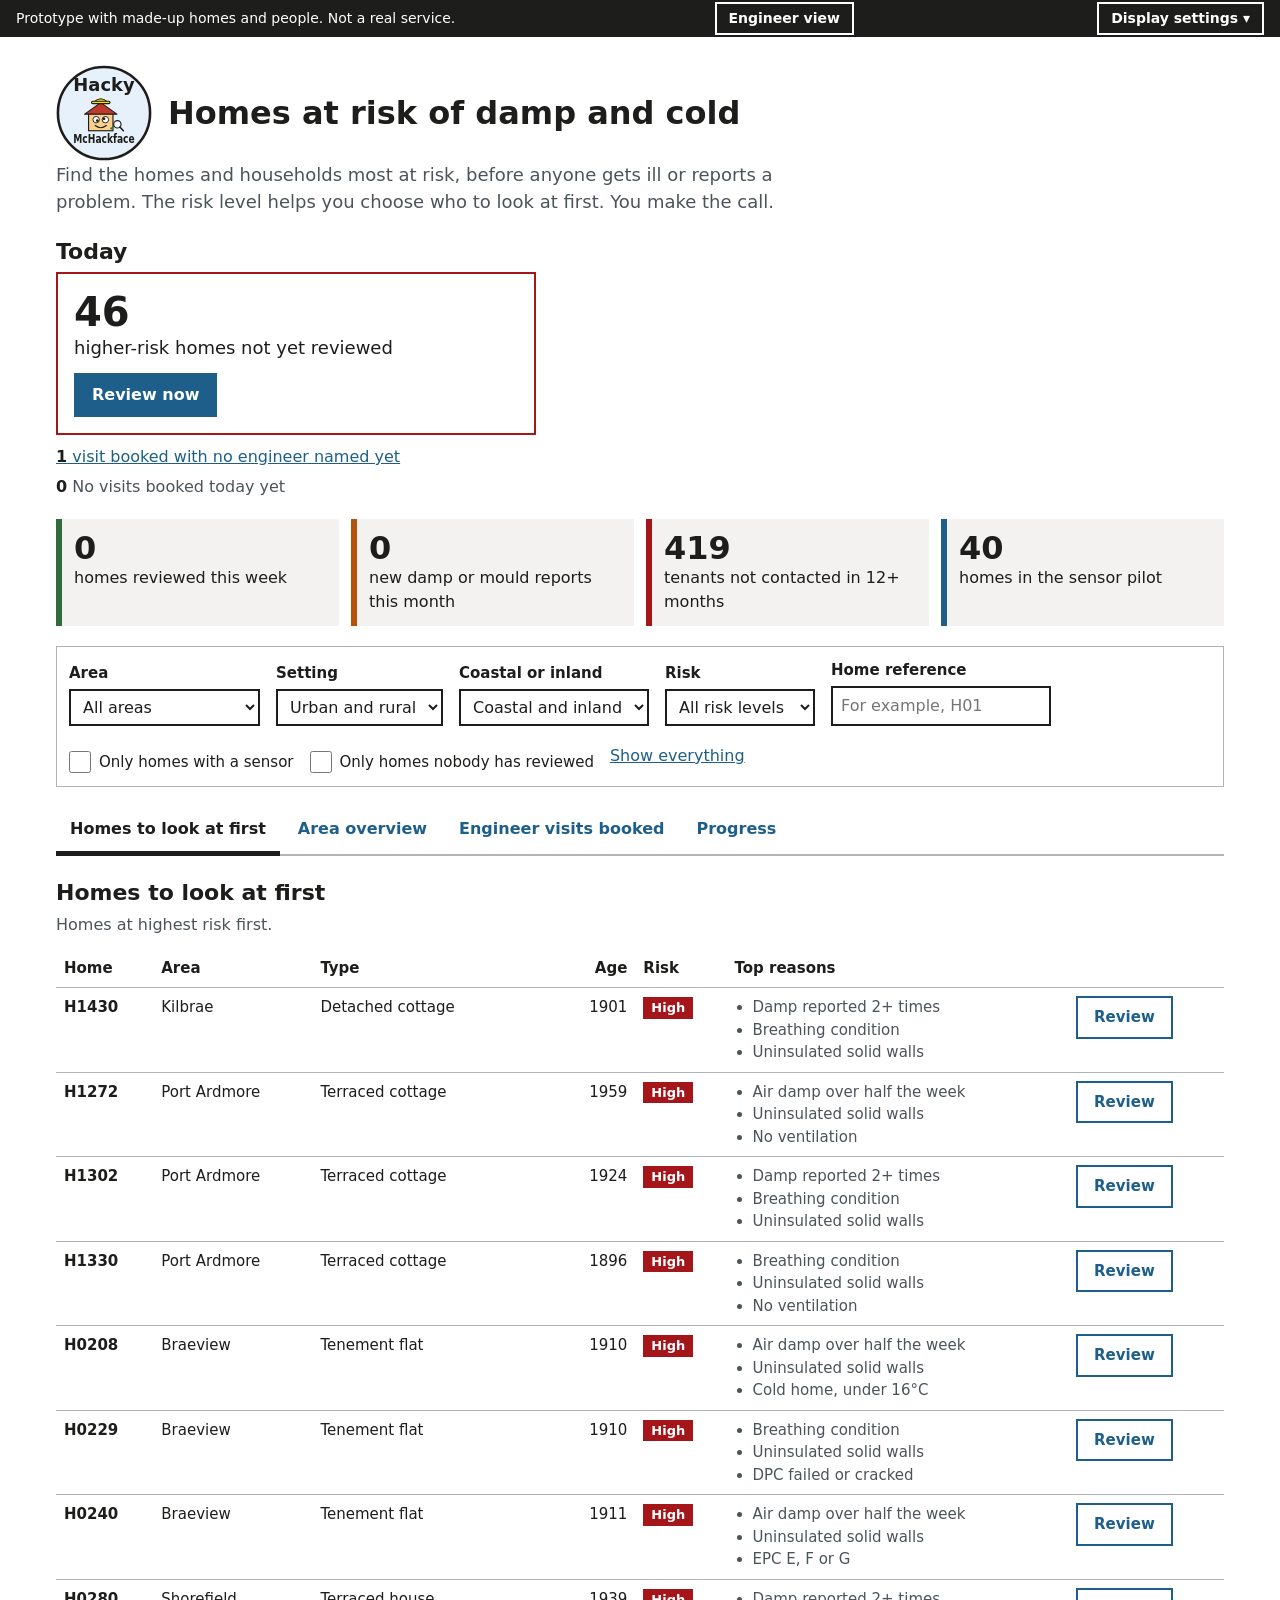
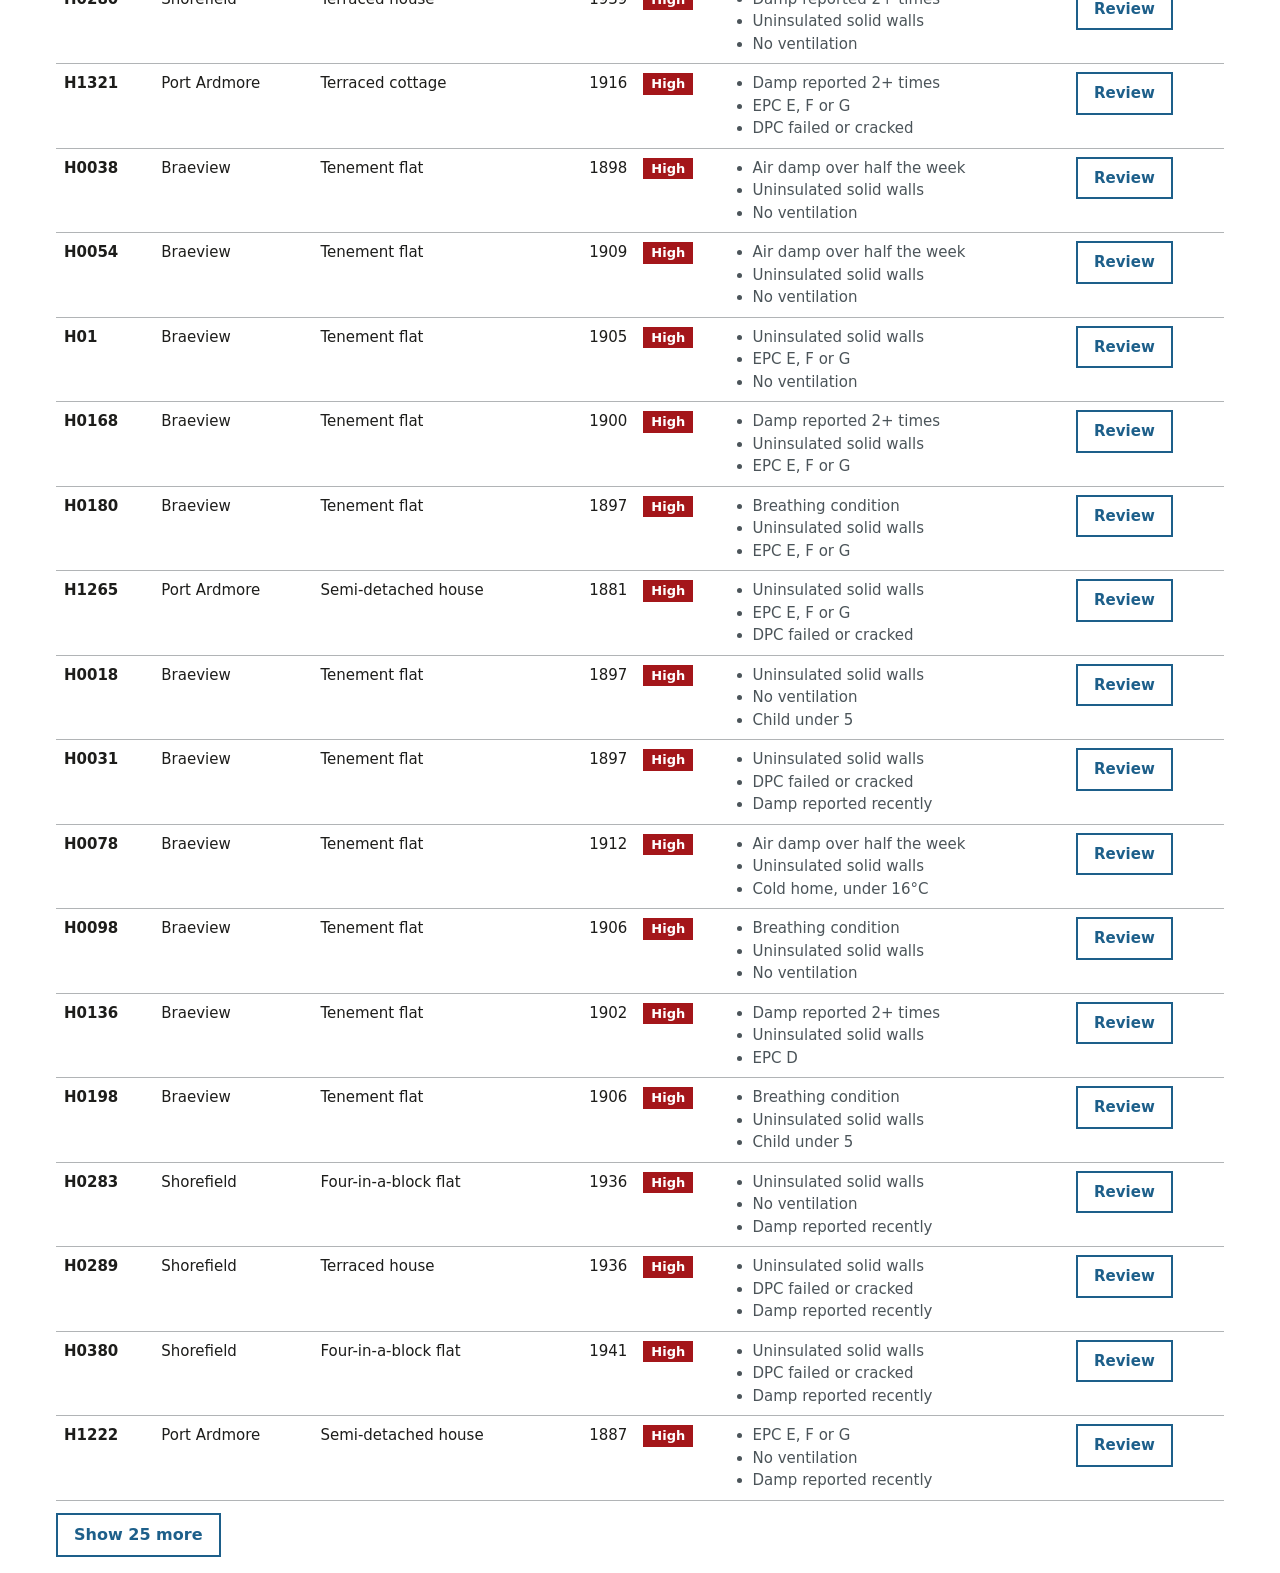
==== commit a0b49eb9: "Add an engineer/field-visit reporting view, linked from the officer tool A separate click-through mo" ====
--- a/src/index.html
+++ b/src/index.html
@@ -13,6 +13,7 @@
   <a class="skip" href="#list">Skip to the list of homes</a>
   <div class="top-bar">
     <div class="banner" id="banner"></div>
+    <a href="report.html" style="color:var(--banner-ink);font-size:14px;font-weight:600;padding:4px 12px;border:2px solid var(--banner-ink);text-decoration:none">Engineer view</a>
     <details class="display-settings">
       <summary>Display settings</summary>
       <div class="display-panel">
--- a/src/styles.css
+++ b/src/styles.css
@@ -212,6 +212,7 @@
 /* Missing information: a pale yellow highlight plus a "Missing" tag, so it never relies on colour alone */
 .missing-box { background: var(--missing-bg); border-left: 6px solid var(--missing-line); padding: 4px 16px 12px; margin: 20px 0; }
 .missing-box h3 { margin-top: 12px; }
+.missing-note { padding: 12px 16px; font-weight: 700; }
 .missing-list { margin: 0; padding-left: 0; list-style: none; }
 .missing-list li { margin-bottom: 8px; }
 .tag { display: inline-block; font-size: 13px; font-weight: 700; padding: 0 6px; border: 2px solid var(--missing-line); color: var(--missing-ink); background: var(--surface); margin-right: 6px; }
@@ -227,10 +228,13 @@
 .radio { display: flex; gap: 8px; align-items: center; margin: 6px 0; }
 .radio input { width: 20px; height: 20px; margin: 0; }
 textarea { font: inherit; width: 100%; max-width: 500px; min-height: 70px; border: 2px solid var(--ink); padding: 6px; background: var(--surface); color: var(--ink); }
-#engineer, #cases input[type="text"] { font: inherit; padding: 6px 8px; border: 2px solid var(--ink); margin-bottom: 12px; background: var(--surface); color: var(--ink); }
-#engineer { width: 100%; max-width: 300px; }
-#cases input[type="text"] { width: 100%; min-width: 140px; margin-bottom: 0; }
+#engineer, #visit-type, #cases input[type="text"], #cases select { font: inherit; padding: 6px 8px; border: 2px solid var(--ink); margin-bottom: 12px; background: var(--surface); color: var(--ink); }
+#engineer, #visit-type { width: 100%; max-width: 300px; }
+#cases input[type="text"], #cases select { width: 100%; min-width: 140px; margin-bottom: 0; }
 #cases .reasons { font-size: 14px; }
+.photos { list-style: none; padding: 0; margin: 0 0 6px; display: flex; flex-wrap: wrap; gap: 4px; }
+.photos img { width: 48px; height: 48px; object-fit: cover; border: 1px solid var(--line); display: block; }
+.photo-upload { cursor: pointer; white-space: nowrap; }
 .saved { color: var(--ok-ink); font-weight: 700; margin-left: 12px; }
 .privacy { font-size: 14px; color: var(--muted); }
 
--- a/src/reporting.css
+++ b/src/reporting.css
@@ -39,6 +39,22 @@
 .kpi-meter b { position: absolute; top: -4px; bottom: -4px; width: 3px; margin-left: -1px; background: var(--ink); }
 .kpi-rules { font-size: 14px; color: var(--muted); }
 
+/* Planned vs actual bar graph on each card: planned is an outline, actual is solid */
+.kpi-plan { margin-top: 6px; padding-top: 8px; border-top: 1px solid var(--line); }
+.kpi-plan svg { display: block; width: 100%; height: auto; margin: 4px 0; }
+.kpi-plan .plan { fill: var(--bg); stroke: var(--ink); stroke-width: 1.5; stroke-dasharray: 3 2; }
+.kpi-plan .actual { fill: var(--c); stroke: var(--ink); stroke-width: 1; }
+.kpi-plan .axis { stroke: var(--ink); stroke-width: 1; }
+.kpi-plan text { font-size: 12px; fill: var(--ink); }
+.kpi-plan-key { display: flex; align-items: center; gap: 6px; font-size: 14px; font-weight: 600; }
+.kpi-plan-key i { display: inline-block; width: 14px; height: 12px; border: 1px solid var(--ink); }
+.kpi-plan-key i.plan { background: var(--bg); border-style: dashed; }
+.kpi-plan-key i.actual { background: var(--c); margin-left: 8px; }
+.kpi-plan details { font-size: 14px; }
+.kpi-plan summary { cursor: pointer; color: var(--accent); text-decoration: underline; }
+.kpi-plan table { margin-top: 6px; border-collapse: collapse; }
+.kpi-plan th, .kpi-plan td { padding: 2px 10px 2px 0; text-align: left; }
+
 /* Month by month */
 .kpi-trend td { white-space: nowrap; }
 .kpi-bar { display: inline-block; width: 80px; height: 12px; margin-right: 8px; border-radius: 6px; background: var(--soft); border: 1px solid var(--line); vertical-align: middle; overflow: hidden; }
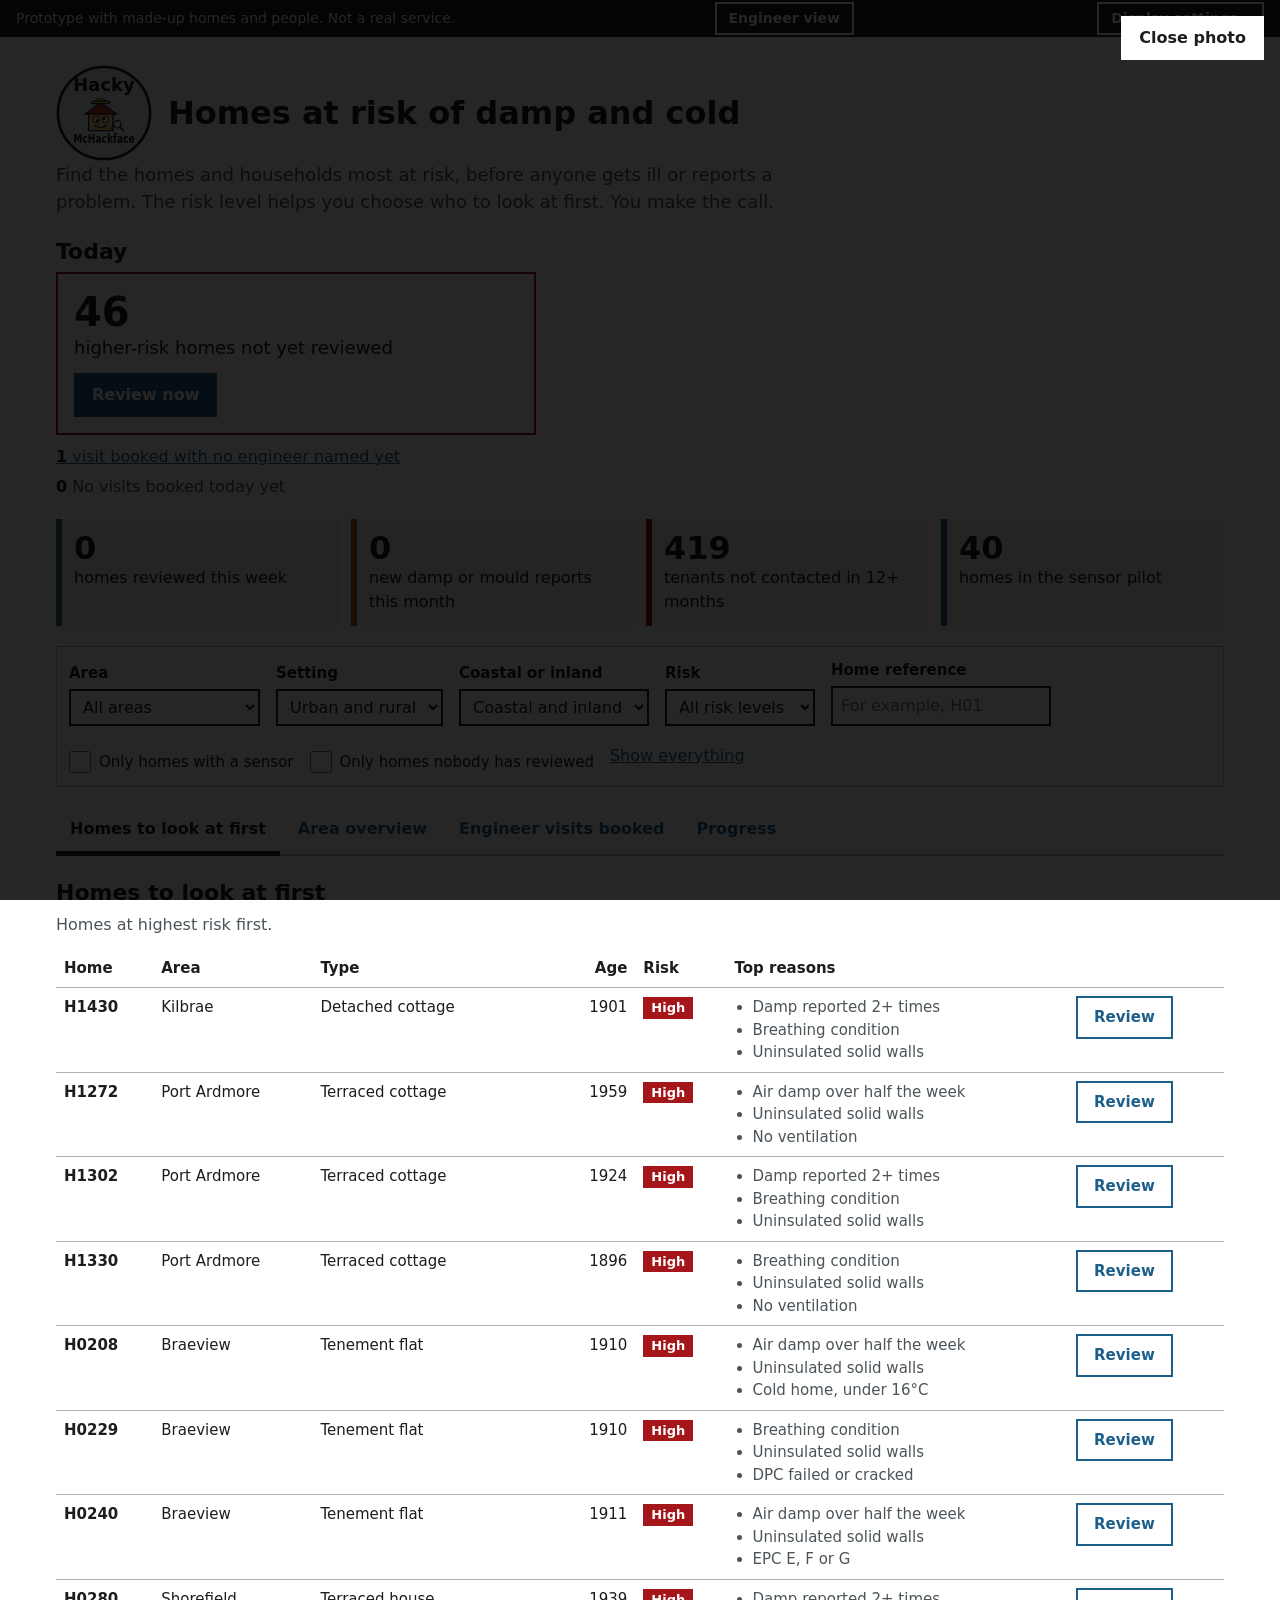
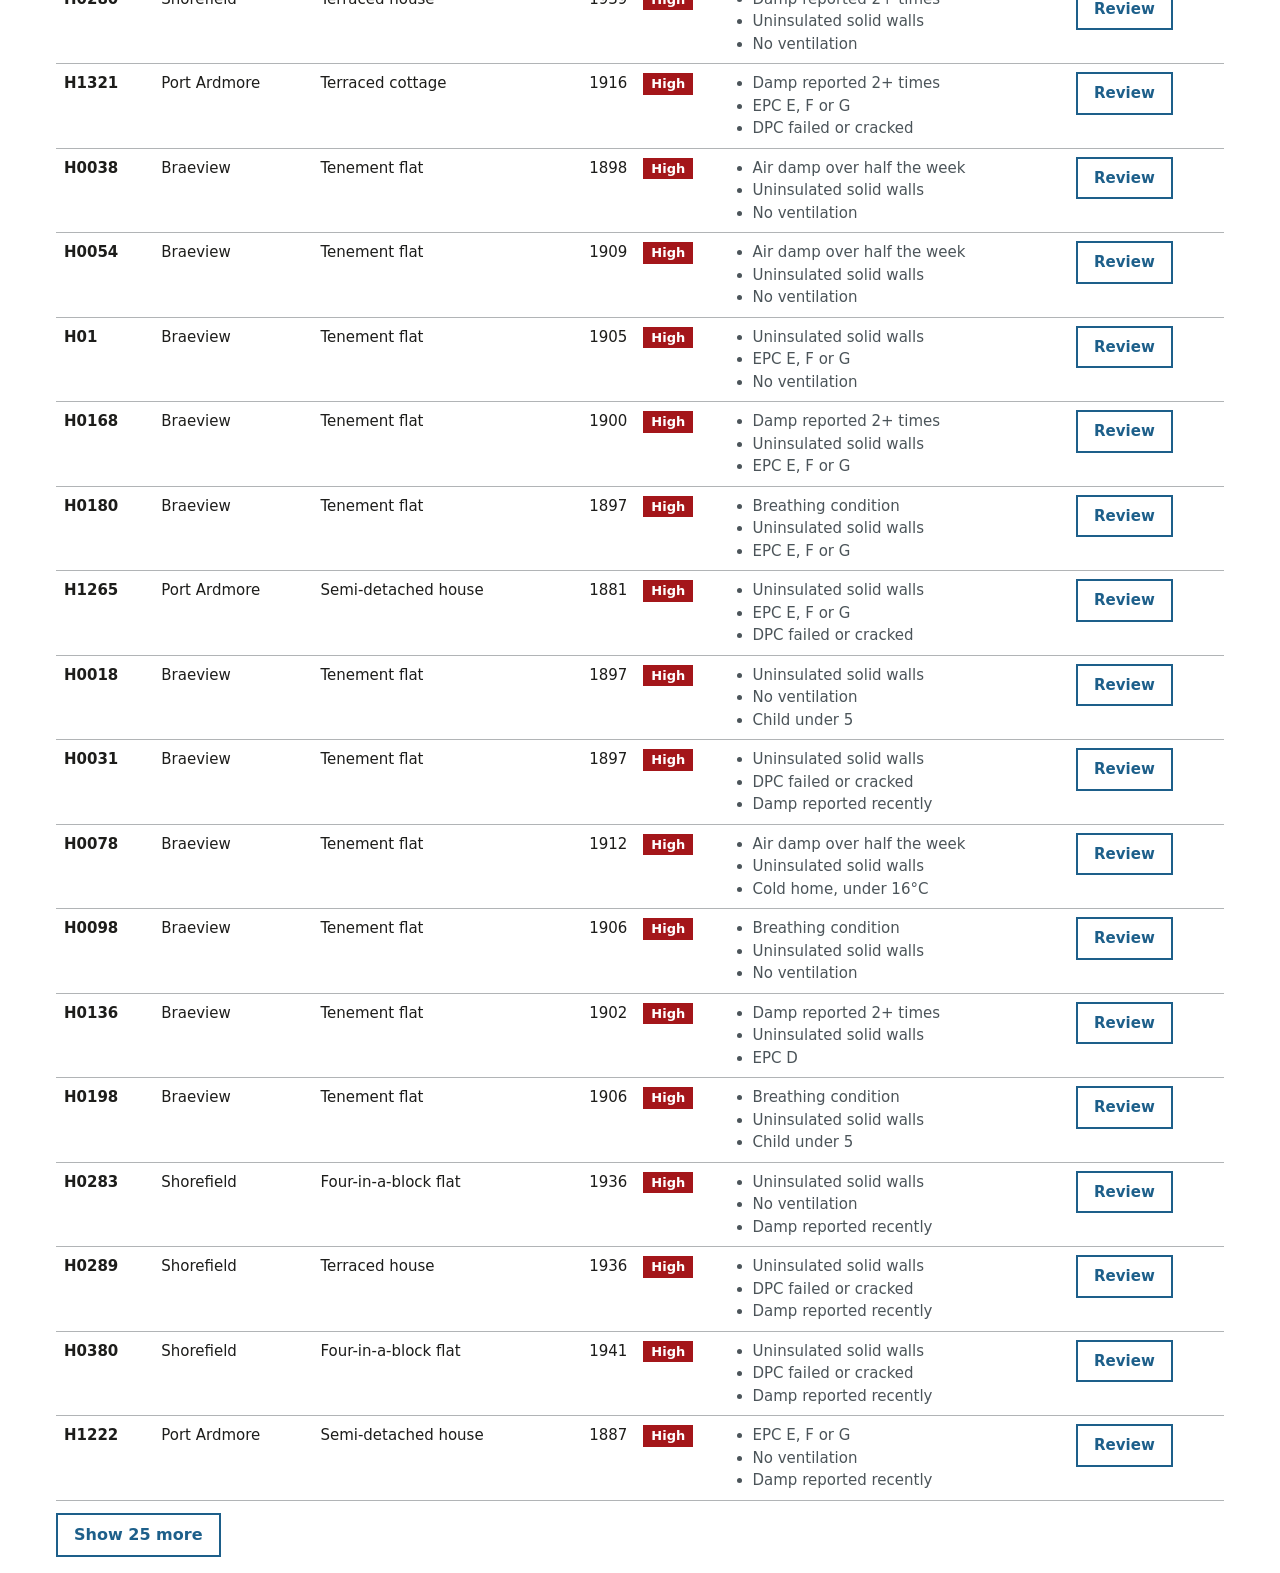
==== commit 4d125431: "Click an evidence photo to see it bigger, in a lightbox Previously opened in a new browser tab. Now " ====
--- a/src/index.html
+++ b/src/index.html
@@ -25,6 +25,7 @@
             <option value="standard">Standard</option>
             <option value="redgreen">Easier for red-green colour blindness</option>
             <option value="blueyellow">Easier for blue-yellow colour blindness</option>
+            <option value="mono">Black and white</option>
           </select>
         </div>
       </div>
@@ -107,6 +108,11 @@
     <section id="detail" class="detail" hidden tabindex="-1" aria-labelledby="detail-heading"></section>
   </main>
 
+  <div id="lightbox" class="lightbox" hidden>
+    <button type="button" id="lightbox-close" class="lightbox-close"></button>
+    <img id="lightbox-img" src="" alt="">
+  </div>
+
   <script src="content.js"></script>
   <script src="data/areas.js"></script>
   <script src="data/homes.js"></script>
--- a/src/styles.css
+++ b/src/styles.css
@@ -234,6 +234,12 @@
 #cases .reasons { font-size: 14px; }
 .photos { list-style: none; padding: 0; margin: 0 0 6px; display: flex; flex-wrap: wrap; gap: 4px; }
 .photos img { width: 48px; height: 48px; object-fit: cover; border: 1px solid var(--line); display: block; }
+.photo-thumb { padding: 0; border: 0; background: none; cursor: zoom-in; }
+
+.lightbox { position: fixed; inset: 0; background: rgba(0, 0, 0, 0.85); display: flex; align-items: center; justify-content: center; z-index: 100; padding: 32px; }
+.lightbox img { max-width: 100%; max-height: 90vh; display: block; }
+.lightbox-close { position: absolute; top: 16px; right: 16px; font: inherit; font-weight: 700; padding: 8px 16px; background: var(--surface); color: var(--ink); border: 2px solid var(--surface); cursor: pointer; }
+.lightbox-close:focus-visible { outline: 3px solid var(--focus); outline-offset: 0; }
 .photo-upload { cursor: pointer; white-space: nowrap; }
 .saved { color: var(--ok-ink); font-weight: 700; margin-left: 12px; }
 .privacy { font-size: 14px; color: var(--muted); }
--- a/src/display.css
+++ b/src/display.css
@@ -42,6 +42,20 @@
   --heat-4: #c51b8a;
   --heat-5: #7a0177;
 }
+
+/* Black and white: greys that get darker with risk (white text on them is at least 4.5:1),
+   and everything else on the page, photos and logo included, turned grey */
+:root[data-colours="mono"] {
+  --higher: #000000;
+  --medium: #4d4d4d;
+  --lower: #767676;
+  --heat-1: #f2f2f2;
+  --heat-2: #cccccc;
+  --heat-3: #999999;
+  --heat-4: #595959;
+  --heat-5: #262626;
+}
+:root[data-colours="mono"] body { filter: grayscale(1); }
 
 /* ---------- High contrast, light */
 :root[data-contrast="high"] {
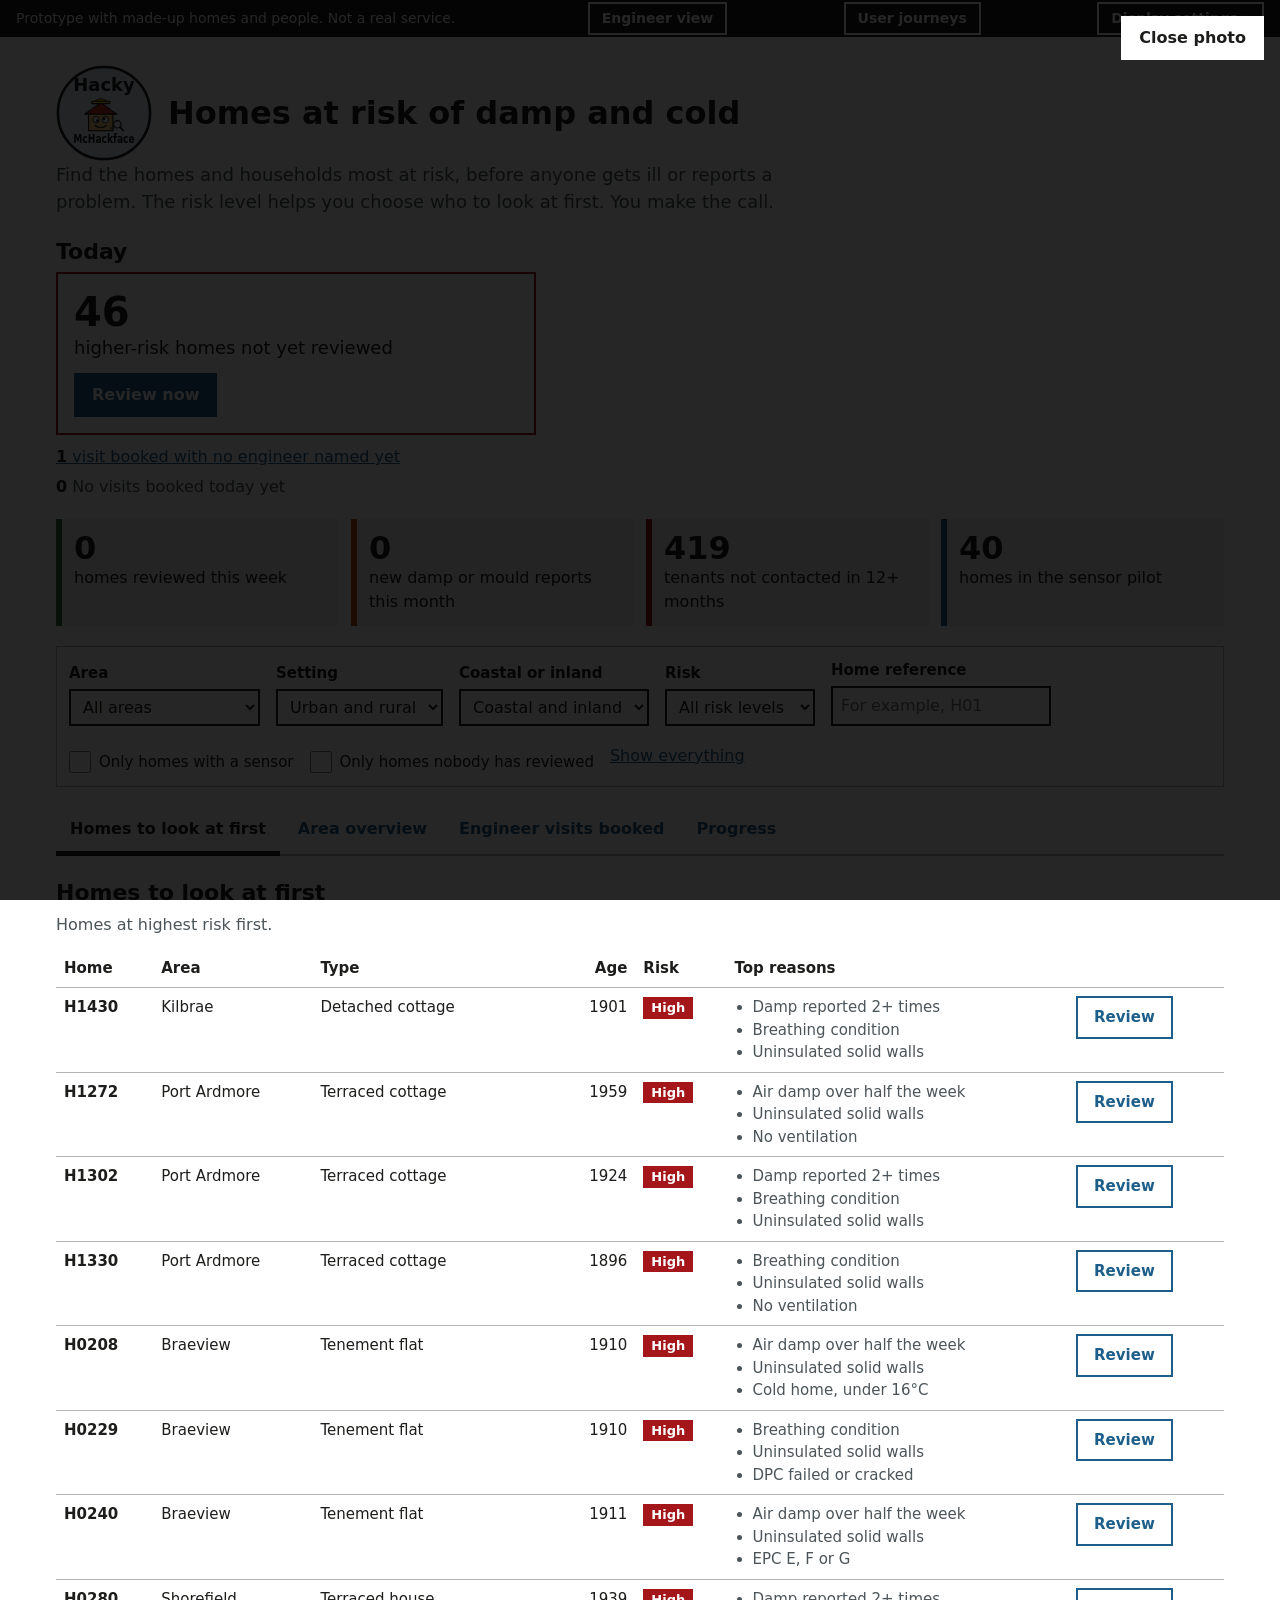
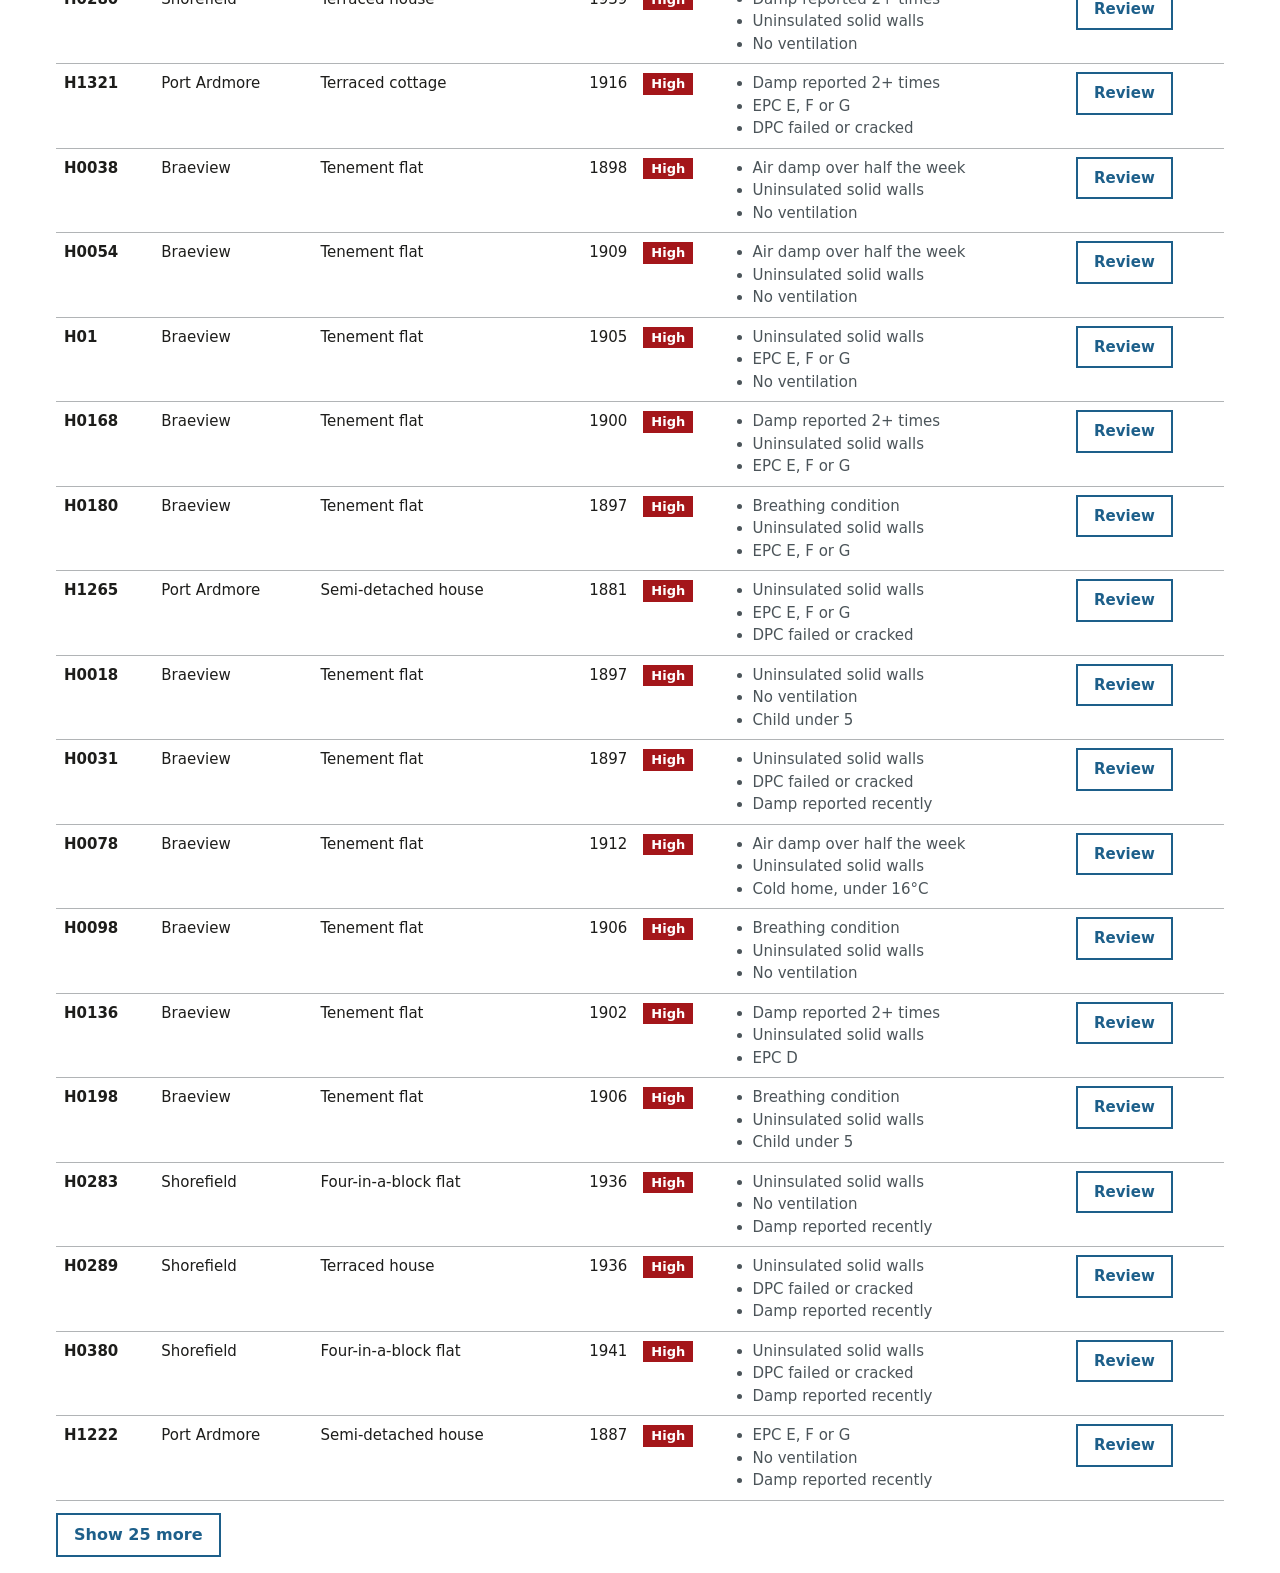
==== commit 047be4c9: "Add a User journeys button, and let the top bar wrap at narrow widths The new button sits alongside " ====
--- a/src/index.html
+++ b/src/index.html
@@ -14,6 +14,7 @@
   <div class="top-bar">
     <div class="banner" id="banner"></div>
     <a href="report.html" style="color:var(--banner-ink);font-size:14px;font-weight:600;padding:4px 12px;border:2px solid var(--banner-ink);text-decoration:none">Engineer view</a>
+    <a href="https://claude.ai/artifact/LZeXvChFQGNqh2rmHb2s5w" target="_blank" rel="noopener" style="color:var(--banner-ink);font-size:14px;font-weight:600;padding:4px 12px;border:2px solid var(--banner-ink);text-decoration:none">User journeys</a>
     <details class="display-settings">
       <summary>Display settings</summary>
       <div class="display-panel">
--- a/src/styles.css
+++ b/src/styles.css
@@ -67,7 +67,7 @@
 body { margin: 0; font: 16px/1.5 var(--font); color: var(--ink); background: var(--bg); }
 main { max-width: 1200px; margin: 0 auto; padding: 16px; }
 
-.top-bar { display: flex; align-items: center; justify-content: space-between; gap: 12px; background: var(--banner-bg); padding-right: 16px; }
+.top-bar { display: flex; flex-wrap: wrap; align-items: center; justify-content: space-between; gap: 8px 12px; background: var(--banner-bg); padding-right: 16px; }
 .banner { background: var(--banner-bg); color: var(--banner-ink); padding: 8px 16px; font-size: 14px; }
 .theme-toggle { font: inherit; font-size: 14px; font-weight: 600; padding: 4px 12px; border: 2px solid var(--banner-ink); background: transparent; color: var(--banner-ink); cursor: pointer; white-space: nowrap; }
 .theme-toggle[aria-pressed="true"] { background: var(--banner-ink); color: var(--banner-bg); }
